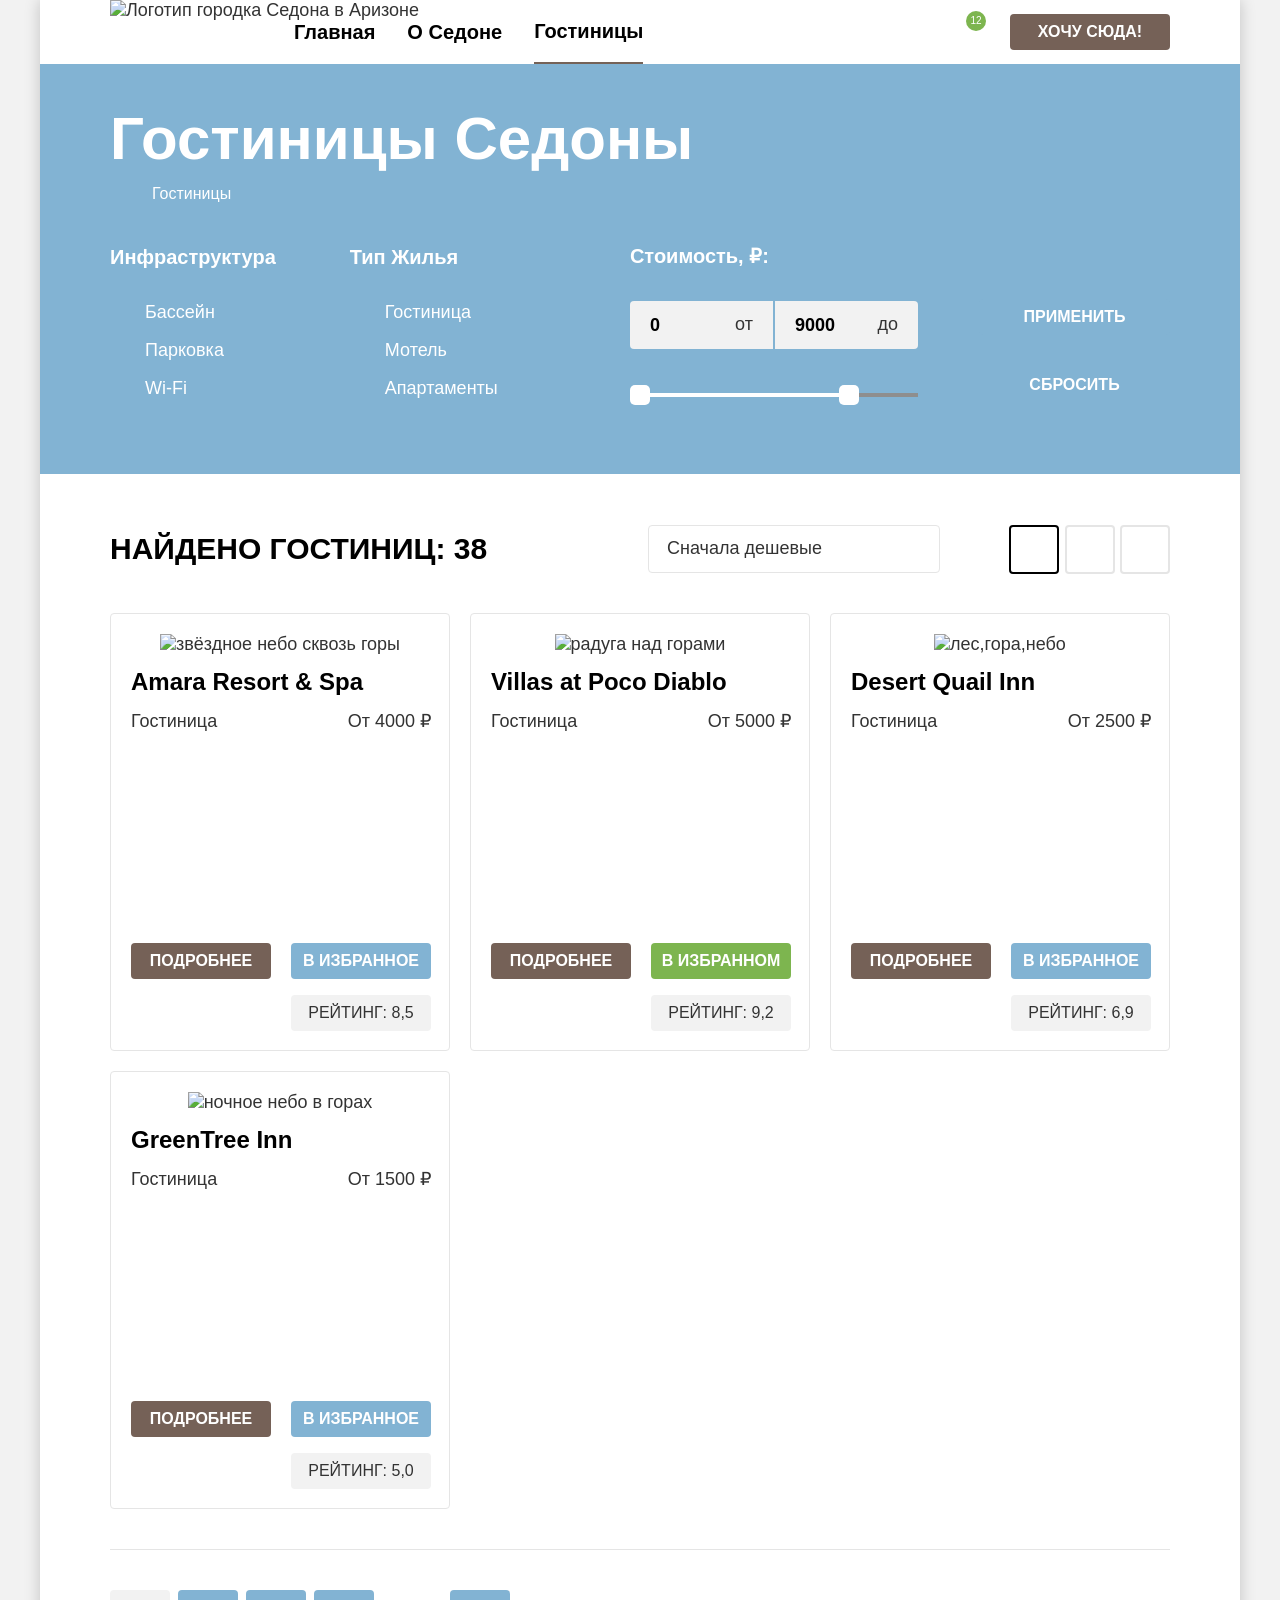
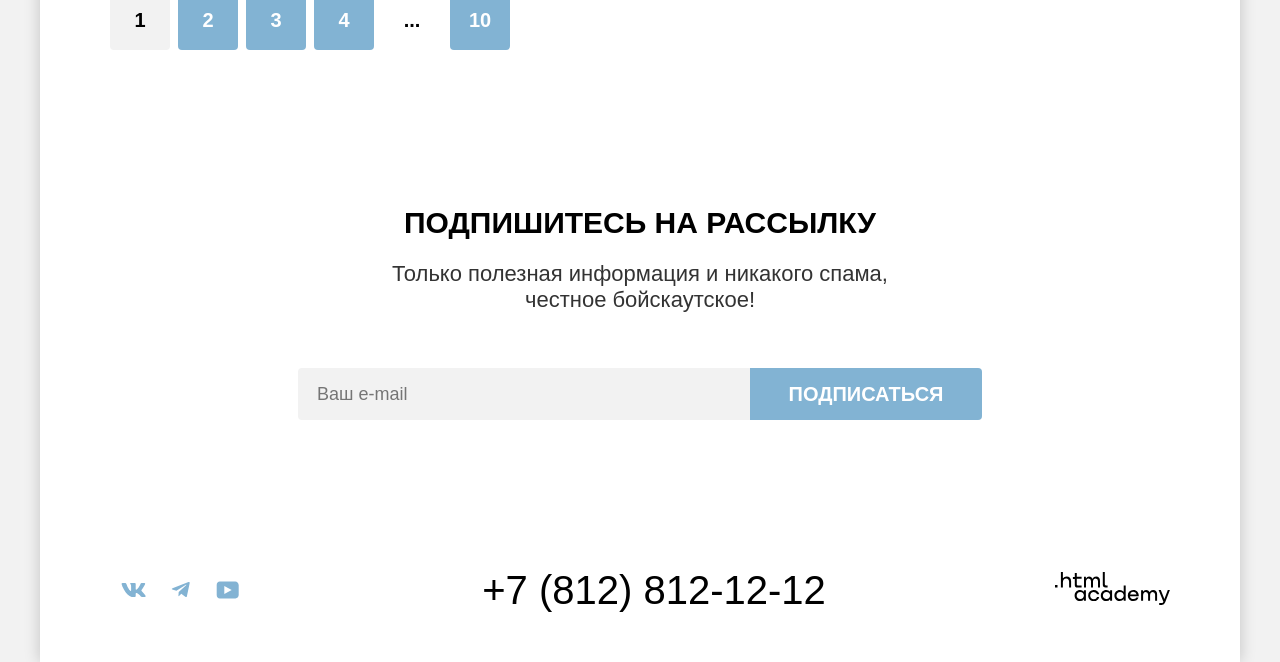
==== catalog.html @ be403ad1 "Исправляет тултип" ====
<!DOCTYPE html>
<html lang="ru">

  <head>
    <meta charset="utf-8">
    <link rel="stylesheet" href="style/style.css">
    <link rel="icon" href="favicon-32x32.png" sizes="32x32">
    <title>Седона-небольшой городок в Аризоне!</title>
  </head>

  <body>
    <div class="container">
      <header class="page-header">
        <a class="logotype" href="index.html"><img class="page-header-logo" src="images/logo/logo-sedona.svg"
            width="138" height="70" alt="Логотип городка Седона в Аризоне"></a>
        <nav class="navigation">
          <ul class="all-list navigation-list">
            <li class="navigation-item">
              <a class="navigation-link" href="index.html">Главная</a>
            </li>
            <li class="navigation-item">
              <a class="navigation-link" href="#">О Седоне</a>
            </li>
            <li class="navigation-item">
              <a class="navigation-link current" href="catalog.html">Гостиницы</a>
            </li>
          </ul>
          <ul class="all-list navigation-user">
            <li class="navigation-item-search">
              <a class="navigation-link-search option-search" href="#">
                <span class="visually-hidden">
                  Поиск
                </span>
              </a>
            </li>
            <li class="navigation-item-favorites">
              <a class="navigation-link-favorites option-search" href="#">
                <span class="favorite-number">12</span>
                <span class="visually-hidden">
                  Избранное
                </span>
              </a>
            </li>
          </ul>
        </nav>
        <a class="navigation-button button" href="#">Хочу сюда!</a>
      </header>
      <main class="main-inner">
        <header class="inner-header">
          <h1 class="inner-header-title">Гостиницы Седоны</h1>
          <ul class="all-list breadcrumbs">
            <li class="breadcrumbs-item">
              <a class="breadcrumbs-link-main" href="index.html">
                <span class="visually-hidden">
                  Главная
                </span>
              </a>
            </li>
            <li class="breadcrumbs-item">
              <a class="breadcrumbs-link">Гостиницы</a>
            </li>
          </ul>
          <section>
            <form id="options-form" class="catalog-products" action="https://echo.htmlacademy.ru/" method="post">
            <div class="forms">
              <h2 class="visually-hidden">Список товаров с фильтрами</h2>
               <fieldset class="catalog-filter-group">
                  <legend class="catalog-filter-title">Инфраструктура</legend>
                  <ul class="all-list catalog-filter-list">
                    <li class="catalog-filter-item-checkbox">
                      <label class="checkbox-label">
                        <input class="checkbox-input" type="checkbox" name="swimming-pool" checked>
                        Бассейн
                      </label>
                    </li>
                    <li class="catalog-filter-item-checkbox">
                      <label class="checkbox-label">
                        <input class="checkbox-input" type="checkbox" name="parking" checked>
                        Парковка
                      </label>
                    </li>
                    <li class="catalog-filter-item-checkbox">
                      <label class="checkbox-label">
                        <input class="checkbox-input" type="checkbox" name="wifi">
                        Wi-Fi
                      </label>
                    </li>
                  </ul>
                </fieldset>

                <fieldset class="catalog-filter-group">
                  <legend class="catalog-filter-title live">Тип Жилья</legend>
                  <ul class="all-list catalog-filter-list">
                    <li class="catalog-filter-item-radio">
                      <label class="radio-label">
                        <input class="radio-input" type="radio" name="product-group" value="hotel" checked>
                        Гостиница
                      </label>
                    </li>
                    <li class="catalog-filter-item-radio">
                      <label class="radio-label">
                        <input class="radio-input" type="radio" name="product-group" value="motel">
                        Мотель
                      </label>
                    </li>
                    <li class="catalog-filter-item-radio">
                      <label class="radio-label">
                        <input class="radio-input" type="radio" name="product-group" value="apartments">
                        Апартаменты
                      </label>
                    </li>
                  </ul>
                </fieldset>
              </div>
            <div class="form-price">
              <h2 class="catalog-filter-title price">Стоимость, ₽:</h2>
               <div class="price-filter">
                  <label for="price" class="price-input">
                    <input id="price" name="price-min" class="input input-left" type="number" value="0" min="0">
                    <span class="for-to">от</span>
                  </label>
                  <label for="price-for" class="price-input">
                    <input id="price-for" name="price-max" class="input input-right" type="number" value="9000" min="0">
                    <span class="for-to">до</span>
                  </label>
                </div>
               <div class="range">
              <div class="range-scale"></div>

              <button class="range-toggle toggle-min" type="button">
                <span class="visually-hidden">Минимальная цена</span>
              </button>

              <button class="range-toggle toggle-max" type="button">
                <span class="visually-hidden">Максимальная цена</span>
              </button>
            </div>
            </div>
             <div class="actions">
              <button form="options-form" class="button button-go" type="submit">Применить</button>
              <button form="options-form" class="button-reset button" type="reset">Сбросить</button>
            </div>
            </form>
          </section>

        </header>
        <section class="search-results-page">
          <h2 class="visually-hidden">Результаты поиска</h2>
          <div class="search-count-block" aria-live="polite">
            Найдено гостиниц: 38
          </div>
          <div class="select-wrapper">
            <select class="select-control" aria-label="Сортировка" name="view-mode">
              <option value="cheap">Сначала дешевые</option>
              <option value="expensive">Сначала дорогие</option>
              <option value="popular">Сначала популярные</option>
            </select>
          </div>
          <div class="options-icon">
            <a href="catalog.html?view=tile" class="button-light icon-catalog icon-catalog-current">
              <span class="visually-hidden">Показать плиткой</span>
            </a>
            <a class="button-laptop icon-catalog" href="catalog.html?view=card">
              <span class="visually-hidden">Показать карточку</span>
            </a>
            <a class="button-list icon-catalog" href="catalog.html?view=list">
              <span class="visually-hidden">Показать список</span>
            </a>
          </div>
        </section>
        <section class="catalog-card">
          <h2 class="visually-hidden">Отели</h2>
          <ul class="all-list product-card-list">
            <li class="product-card">
              <a class="product-card-link" href="#">
                <img class="product-card-image" src="images/catalog/hotel-1.jpg" width="300" height="212" alt="звёздное небо сквозь горы">
                <h3 class="product-card-title">Amara Resort & Spa</h3>
              </a>
              <div class="description-sum">
                <p class="product-card-description">Гостиница</p>
                <p class="product-card-description product-sum">От 4000 ₽</p>
              </div>
              <div class="options-card">
                <a class="option button" href="#">Подробнее</a>
                <button class="product-card-button button">В Избранное</button>
              </div>
              <div class="figure">
                <p class="raiting-star star-4">
                  <span class="visually-hidden">Звезда</span>
                </p>
                <p class="raiting">Рейтинг: 8,5</p>
              </div>
            </li>
            <li class="product-card">
              <a class="product-card-link" href="#">
                <img class="product-card-image" src="images/catalog/hotel-2.jpg" width="300" height="212"
                  alt="радуга над горами">
                <h3 class="product-card-title">Villas at Poco Diablo</h3>
              </a>
              <div class="description-sum">
                <p class="product-card-description">Гостиница</p>
                <p class="product-card-description product-sum">От 5000 ₽</p>
              </div>
              <div class="options-card">
                <a class="option button" href="#">Подробнее</a>
                <button class="button button-on">В Избранном</button>
              </div>
              <div class="figure">
                <p class="raiting-star star-4">
                  <span class="visually-hidden">Звезда</span>
                </p>
                <p class="raiting">Рейтинг: 9,2</p>
              </div>
            </li>
            <li class="product-card">
              <a class="product-card-link" href="#">
                <img class="product-card-image" src="images/catalog/hotel-3.jpg" width="300" height="212"
                  alt="лес,гора,небо">
                <h3 class="product-card-title">Desert Quail Inn</h3>
              </a>
              <div class="description-sum">
                <p class="product-card-description">Гостиница</p>
                <p class="product-card-description product-sum">От 2500 ₽</p>
              </div>
              <div class="options-card">
                <a class="option button" href="#">Подробнее</a>
                <button class="product-card-button button">В Избранное</button>
              </div>
              <div class="figure">
                <p class="raiting-star star-3">
                 <span class="visually-hidden">Звезда</span>
                </p>
                <p class="raiting">Рейтинг: 6,9</p>
              </div>
            </li>
            <li class="product-card">
              <a class="product-card-link" href="#">
                <img class="product-card-image" src="images/catalog/hotel-4.jpg" width="300" height="212"
                  alt="ночное небо в горах">
                <h3 class="product-card-title">GreenTree Inn</h3>
              </a>
              <div class="description-sum">
                <p class="product-card-description">Гостиница</p>
                <p class="product-card-description product-sum">От 1500 ₽</p>
              </div>
              <div class="options-card">
                <a class="option button" href="#">Подробнее</a>
                <button class="product-card-button button">В Избранное</button>
              </div>
              <div class="figure">
                <p class="raiting-star star-2">
                  <span class="visually-hidden">Звезда</span>
                </p>
                <p class="raiting">Рейтинг: 5,0</p>
              </div>
            </li>
          </ul>
          <ul class="all-list pagination">
            <li class="pagination-item">
              <a class="pagination-link pagination-current">1</a>
            </li>
            <li class="pagination-item">
              <a class="pagination-link" href="#">2</a>
            </li>
            <li class="pagination-item">
              <a class="pagination-link" href="#">3</a>
            </li>
            <li class="pagination-item">
              <a class="pagination-link" href="#">4</a>
            </li>
            <li class="pagination-item">
              <a class="pagination-link dots" href="#">...</a>
            </li>
            <li class="pagination-item">
              <a class="pagination-link" href="#">10</a>
            </li>
          </ul>
        </section>
        <section class="subscribe subscribe-catalog">
          <h2 class="subscribe-title subscribe-title-catalog">Подпишитесь на рассылку</h2>
          <p class="subscribe-description subscribe-description-catalog">Только полезная информация и никакого
            спама,<br> честное
            бойскаутское!</p>
          <div class="form news">
            <form class="newsletter-form" action="https://echo.htmlacademy.ru/" method="post">
              <label class="visually-hidden" for="newsletter-email">Email</label>
              <input class="field" placeholder="Ваш e-mail" type="email" name="newsletter-email" id="newsletter-email"
                required>
              <button class="newsletter-button button" type="submit">Подписаться</button>

            </form>
          </div>
        </section>
      </main>

     <footer class="page-footer">
        <section class="footer-social">
          <h2 class="visually-hidden">Социальные сети</h2>
          <ul class="all-list social-list">
            <li class="social-item">
              <a class="social-vk social-link" href="https://vk.com/htmlacademy">
                <svg class="social" xmlns="http://www.w3.org/2000/svg" width="48" height="40" fill="currentColor" viewBox="0 0 48 40"><path  fill-rule="evenodd" d="M35.1 14q.4-1-.8-1h-2.6q-1 0-1.1.7S29.2 17 27.3 19q-.8.9-1.2.8t-.4-.7v-5.2q0-.9-.8-.9h-4q-.8 0-.8.6c0 .6 1 .8 1 2.5V20q.1 1.1-.4 1c-.9 0-3-3.2-4.3-6.9q-.3-1-1.2-1h-2.6q-1.1 0-1 .7c0 .7 1 4.1 4.2 8.6 2.2 3 5.2 4.7 8 4.7 1.7 0 1.9-.4 1.9-1v-2.3q0-1 .7-.9c.4 0 1 .2 2.6 1.7 1.8 1.7 2 2.5 3 2.5h2.7q1.1 0 1-1.1-.5-1.1-2.3-3L31.6 21q-.5-.6 0-1.1s3.2-4.4 3.5-6" clip-rule="evenodd"/>
                </svg>
                <span class="visually-hidden">Vkontakte</span>
              </a>
            </li>
            <li class="social-item">
              <a class="social-tg social-link" href="https://t.me/htmlacademy">
                <svg xmlns="http://www.w3.org/2000/svg" width="48" height="40" fill="currentColor" viewBox="0 0 48 40"><path  d="m31.5 12.1-16 6.1q-1.5.8-.2 1.4l4.1 1.2 9.5-6q.8-.2.5.2l-7.7 7-.3 4.2q.6 0 .9-.4l2-2 4 3q1.3.8 1.6-.6l2.7-12.8c.3-1.1-.4-1.6-1.1-1.3"/>
                </svg>
                <span class="visually-hidden">Telegram</span>
              </a>
            </li>
            <li class="social-item">
              <a class="social-youtube social-link" href="https://www.youtube.com/user/htmlacademyru">
                <svg  xmlns="http://www.w3.org/2000/svg" width="48" height="40" fill="currentColor" viewBox="0 0 48 40"><path  d="M31.3 11.5H15.8c-1.8 0-3.1 1.6-3.1 3.4v10c0 2 1.3 3.6 3.1 3.6h15.7c1.6 0 3.2-1.6 3.2-3.4V14.9c-.3-1.8-1.6-3.4-3.4-3.4M20.3 24v-8l7.4 4z"/>
                </svg>
                <span class="visually-hidden">Youtube</span>
              </a>
            </li>
          </ul>
          <ul class="all-list number">
            <li>
              <a class="footer-contacts-address-phone" href="tel:+7812812112">+7 (812) 812-12-12</a>
            </li>
          </ul>
          <section class="logo">
            <h3 class="visually-hidden">Лого школы</h3>
            <a class="school-logo" href="https://htmlacademy.ru">
              <svg  xmlns="http://www.w3.org/2000/svg" role="img" aria-label="Логотип Академии" width="115" height="33" fill="currentColor" viewBox="0 0 115 33"><g  clip-path="url(#a)"><path d="M0 12.9v2.6h2.5v-2.6zM11.6 4.5Q9.2 4.6 8 6.2h-.1V0h-2v15.5h2v-5.3c0-2.1 1.3-3.6 3.3-3.6 1.8 0 2.9 1.4 2.9 3.2v5.7h2V9.4c.1-3-1.8-4.9-4.5-4.9M26.6 4.8h-4.8V1.1h-2v3.8h-1.9v2h1.9v6q0 2.6 2.7 2.7h4.1v-2h-3.7q-1 0-1.1-1.1V6.8h4.8zM41.1 4.6q-2.5 0-3.5 2.1h-.1a4 4 0 0 0-3.4-2.1Q32 4.8 31 6.4h-.1V4.8H29v10.6h2V10c0-2 1-3.5 2.6-3.5q2.3.1 2.4 2.6v6.3h2V9.8c0-2.4 1.4-3.3 2.6-3.3q2.3.1 2.4 2.6v6.3h2V8.9c.1-2.5-1.4-4.3-3.9-4.3M47.8 12.7q0 2.6 2.8 2.7h2v-2h-1.7q-1 0-1.1-1.1V0h-2zM28.9 19.7a5 5 0 0 0-3.9-1.8c-3.1 0-5.4 2.3-5.4 5.6s2.3 5.6 5.4 5.6q2.7-.1 3.8-1.9h.1v1.6h2V18.2h-2zm-3.6 7.4a3.5 3.5 0 0 1-3.6-3.6c0-2 1.4-3.6 3.6-3.6s3.6 1.6 3.6 3.6c0 1.9-1.4 3.6-3.6 3.6M44.2 22c-.5-2.4-2.6-4.1-5.4-4.1a5.4 5.4 0 0 0-5.6 5.6c0 3.1 2.2 5.6 5.6 5.6 2.8 0 4.9-1.8 5.4-4.2h-2.1a3.4 3.4 0 0 1-3.3 2.3 3.5 3.5 0 0 1-3.6-3.6c0-2 1.4-3.6 3.6-3.6q2.5.2 3.3 2.2h2.1zM55.1 19.7a5 5 0 0 0-3.9-1.8c-3.1 0-5.4 2.3-5.4 5.6s2.3 5.6 5.4 5.6q2.7-.1 3.8-1.9h.1v1.6h2V18.2h-2zm-3.6 7.4a3.5 3.5 0 0 1-3.6-3.6c0-2 1.4-3.6 3.6-3.6s3.6 1.6 3.6 3.6c0 1.9-1.5 3.6-3.6 3.6M68.7 19.8a5 5 0 0 0-3.9-1.9c-3.1 0-5.4 2.3-5.4 5.6s2.2 5.6 5.4 5.6q2.6-.1 3.8-1.8h.1v1.5h2V13.4h-2zm-3.6 7.3a3.5 3.5 0 0 1-3.6-3.6c0-2 1.4-3.6 3.6-3.6s3.6 1.6 3.6 3.6c-.1 2-1.5 3.6-3.6 3.6M78.3 17.9a5.4 5.4 0 0 0-5.5 5.6c0 3 2.1 5.6 5.5 5.6 2.5 0 4.5-1.3 5.2-3.6h-2.1q-.8 1.6-3 1.6c-1.9 0-3.3-1.3-3.4-2.9h8.8c.2-3.6-2-6.3-5.5-6.3m0 1.9q2.7.1 3.3 2.6h-6.5a3 3 0 0 1 3.2-2.6M98.2 17.9a4 4 0 0 0-3.6 2h-.1q-1-1.9-3.4-2-2.2 0-3.1 1.8v-1.5h-1.9v10.6h2v-5.4q.1-3.2 2.6-3.5 2.3.1 2.4 2.6v6.3h2v-5.6c0-2.4 1.4-3.3 2.6-3.3q2.3.1 2.4 2.6v6.3h2v-6.5c.1-2.6-1.4-4.4-3.9-4.4M109.4 27l-3.6-8.9h-2.2l4.8 11.6q-.3 1.3-1.7 1.2h-2.5v2h2.5q2.6 0 3.5-2.6l4.7-12.2h-2.1z"/></g><defs><clipPath id="a"><path fill="#fff" d="M0 0h115v33H0z"/></clipPath></defs>
              </svg>
            </a>
          </section>
        </section>
      </footer>
    </div>
  </body>

</html>
---- style/style.css ----
@font-face {
  font-family: "PT sans";
  font-style: normal;
  font-weight: 400;
  src: url("../fonts/ptsans-400.woff2") format("woff2");
  font-display: swap;
}

@font-face {
  font-family: "PT sans";
  font-style: normal;
  font-weight: 700;
  src: url("../fonts/ptsans-700.woff2") format("woff2");
  font-display: swap;
}

html {
  height: 100%;
}

.visually-hidden {
  position: absolute;
  width: 1px;
  height: 1px;
  margin: -1px;
  padding: 0;
  border: 0;
  clip: rect(0 0 0 0);
  overflow: hidden;
}

a {
  text-decoration: none;
  color: inherit;
}

.all-list {
  flex-wrap: wrap;
  list-style: none;
  margin: 0;
  padding-left: 0;
}

body {
  font-family: "PT Sans", sans-serif;
  font-size: 18px;
  line-height: 21px;
  color: #333;
  background-color: #f2f2f2;
  min-height: 100%;
  min-width: 1200px;
  margin: 0;
}

.page-header {
  display: flex;
  align-items: center;
  position: relative;
  padding: 0 70px 0 238px;
}

.logotype {
  position: absolute;
  top:0;
  left: 70px;
  z-index: 1;
}

.button {
  font-family: "PT Sans", sans-serif;
  font-weight: 700;
  font-size: 16px;
  line-height: 20px;
  text-transform: uppercase;
  color: #fff;
  text-align: center;
  box-sizing: border-box;
  border-radius: 4px;
  border-width: 0;
  border: none;
  cursor: pointer;
}

.navigation {
  display: flex;
  flex-grow: 1;
}

.navigation-item{
  text-decoration: none;
  padding: 0 16px;
}

.navigation-list {
  display: flex;
  align-items: center;
  margin-right: auto;
}

.navigation-user {
  min-width: 88px;
  padding-right: 19px;
  display: flex;
}

.navigation-link {
  display: block;
  box-sizing: border-box;
  padding-top: 19px;
  font-family: "PT Sans", sans-serif;
  font-size: 20px;
  line-height: 24px;
  color: #000;
  font-weight: 700;
  text-align: center;
  background-color: #ffffff;
  padding-bottom: 19px
}

.current {
  border-bottom: 2px solid #756257 ;
}

.navigation-button {
  background-color: #756157;
  padding-top: 8px;
  padding-bottom: 8px;
  width: 160px;
}

.option-search {
  background-repeat: no-repeat;
  width: 44px;
  height: 64px;
  display: block;
}

.navigation-link-search {
  background-image: url("../images/icon/search.svg");
  background-repeat: no-repeat;
}

.navigation-link-favorites {
  background-image: url("../images/icon/favorite.svg");
  position: relative;
}

.favorite-number {
  border-radius: 10px;
  background-color: #7db54f;
  color: #ffffff;
  font-size: 10px;
  line-height: 20px;
  text-align: center;
  text-decoration: none;
  min-width: 20px;
  height: 20px;
  font-family: "PT Sans",sans-serif;
  display: block;
  position: absolute;
  top: 11px;
  left:19px;
}

.hero {
  background-image: url("../images/background-hero.jpg");
  width: 1200px;
  height: 485px;
  background-repeat: no-repeat;
  background-color: #82b3d3;
  position: relative;
}

.hero::after {
  background-image: url("../images/divider.svg");
  background-repeat: no-repeat;
  content: "";
  width: 1200px;
  height: 57px;
  position: absolute;
  left:0;
  top:428px;
}

.main-logo {
  width: 458px;
  height: 352px;
  padding-top: 51px;
  padding-right: 371px;
  padding-left: 371px;
}

.main {
  padding: 70px 180px 90px 180px;
}

.main-index {
    flex-grow: 1;
}

.main-serv {
  padding: 63px 160px;
}

.main-title {
  font-size: 30px;
  line-height: 36px;
  font-weight: 700;
  text-align: center;
  color: #000;
  text-transform: uppercase;
  margin-bottom: 25px;
  margin-top: 0;
}

.serv {
  margin-bottom: 20px;
}

.advantages-photo{
  position: relative;
}

.main-description {
  font-size: 22px;
  line-height: 26px;
  font-weight: 400;
  text-align: center;
  color: #333;
  margin: 0;
}

.advantages-item {
  padding: 102px 85px;
  width: 230px;
  min-height: 181px;
  display: flex;
  flex-direction: column;
  justify-content: center;
}

.advantages-item:nth-child(odd){
  background-color: rgba(131, 179, 211, 0.2);
}

.advantages-item:nth-child(even){
  background-color: rgba(131, 179, 211, 0.12);
}

.advantages-item-main {
  display: flex;
}

.text-content {
  background-color: #82b3d3;
  color: #ffffff;
  text-align: center;
  padding: 102px 85px;
  box-sizing: border-box;
}

.advantages-title-main {
  text-transform: uppercase;
  position: relative;
  margin-bottom: 30px;
  color: rgba(255, 255, 255, 1);
  font-size: 24px;
  line-height: 28px;
  margin-top:0;
  padding-bottom: 30px;
}

.advantages-title-main::after {
  width: 60px;
  height: 2px;
  bottom: 0;
  left: 50%;
  content: "";
  background-color: rgba(255, 255, 255, 0.3);
  position: absolute;
  transform: translateX(-50%);
}

.advantages-list {
  display: flex;
  flex-wrap: wrap;
}

.advantages-title {
  text-transform: uppercase;
  position: relative;
  margin-top: 0;
  margin-bottom: 30px;
  color: rgba(0, 0, 0, 1);
  font-family: "PT Sans", sans-serif;
  font-size: 24px;
  line-height: 28px;
  text-align: center;
  padding-bottom: 30px;
}

.advantages-title::after {
  width: 60px;
  height: 2px;
  bottom: 0;
  left: 50%;
  transform: translateX(-50%);
  content: "";
  background-color: rgba(0, 0, 0, 0.3);
  position: absolute;
}

.advantages-description-main {
  font-family: "PT Sans", sans-serif;
  font-weight: 400;
  font-size: 18px;
  line-height: 21px;
  color: rgba(255, 255, 255, 1);
  margin: 0;
}

.advantages-description {
  font-family: "PT Sans", sans-serif;
  font-weight: 400;
  font-size: 18px;
  line-height: 21px;
  text-align: center;
  margin: 0 auto;
}

.services-item {
  width: 400px;
  text-align: center;
  box-sizing: border-box;
  padding: 81px;
  display: flex;
  flex-direction: column;
  justify-content: center;
}

.services-item:nth-child(odd){
  background-color: rgba(131, 179, 211, 0.12);
}

.container {
  background-color: #fff;
  width: 1200px;
  margin-left: auto;
  margin-right: auto;
  display: flex;
  flex-direction: column;
  min-height: 100%;
  box-shadow: 0 0 15px rgba(0, 0, 0, 0.2);
}

.services-title {
  font-family: "PT Sans", sans-serif;
  font-weight: 700;
  font-size: 24px;
  line-height: 28px;
  text-transform: uppercase;
  padding-top: 103px;
  margin: 0 0 30px;
  position: relative;
  color: #000;
}

.services-title::before {
  position: absolute;
  background-repeat: no-repeat;
  left: 50%;
  transform: translateX(-50%);
  content: "";
  width: 75px;
  height: 75px;
  top: 0;
}

.services-title.house::before {
  background-image: url("../images/icon/icon-house.svg");
}

.services-title.gifts::before{
  background-image: url("../images/icon/icon-gift.svg");
}

.services-title.food::before{
  background-image: url("../images/icon/icon-food.svg");
}

.services-description {
  margin:0;
}

.booking {
  display: flex;
  flex-direction: column;
  align-items: center;
  padding: 97px;
}

.booking-description {
  margin:0;
  font-size: 22px;
  line-height: 26px;
  margin-bottom: 54px;
  margin-top: -5px;
  text-align: center;
}

.subscribe {
  box-sizing: border-box;
  background-image: url("../images/blur/background-subscribe.jpg");
  background-color: #82b3d3;
  background-repeat: no-repeat;
  text-align: center;
  padding: 94px 258px 103px;

}

.subscribe-catalog {
  background-color: transparent;
  background-image: none;
  padding: 115px 258px 103px;
}

.subscribe-title {
  font-family: "PT Sans", sans-serif;
  text-transform: uppercase;
  color: rgba(255, 255, 255, 1);
  font-size: 30px;
  line-height: 36px;
  margin: 0 0 20px;
}

.subscribe-title-catalog {
  color: #000;
}

.subscribe-description{
  font-family: "PT Sans", sans-serif;
  color: rgba(255, 255, 255, 1);
  font-size: 22px;
  line-height: 26px;
  margin: 0 0 30px;
}

.subscribe-description-catalog {
  color: #333;
}

.form {
  display: flex;
  justify-content: center;
  align-items: center;
  text-align: center;
}

.news {
  width: 100%;
}

.newsletter-form {
  display: flex;
  width: 684px;
  min-height: 52px;
  margin-top: 25px;
}

.field {
  font-family: "PT Sans",sans-serif;
  flex-grow: 1;
  padding: 0 19px;
  border-right: none;
  border-radius: 4px 0 0 4px;
  border: none;
  outline: none;
  font-size: 18px;
  box-sizing: border-box;
  background-color: #f2f2f2;
}

.newsletter-button {
  padding: 0 20px;
  background-color: rgba(130, 179, 211, 1);
  cursor: pointer;
  width: 232px;
  font-size: 20px;
  line-height: 36px;
  border-radius: 0 4px 4px 0;
}

.page-footer {
  width: 1200px;
}

.school-logo {
  width: 115px;
  height: 33px;
  display: block;
}

.social-list{
  display: flex;
  max-width: 200px;
}

.social-link {
 display: block;
 width: 47px;
 position: relative;
}

.footer-social {
  display: flex;
  justify-content: space-between;
  padding: 47px 70px;
}

.number {
  text-align: center;
  display: flex;
  flex-direction: column;
  min-width: 331px;
}

.footer-contacts-address-phone {
  font-family: "PT Sans", sans-serif;
  font-size: 40px;
  line-height: 40px;
  color:#000;
  padding-left: 2px;

}

.inner-header {
  background-image: url("../images/blur/back-filter.jpg");
  background-color: #82b3d3;
  background-size: cover;
  padding: 36px 70px 63px 70px;
}

.inner-header-title {
  font-family: "PT Sans",sans-serif;
  color: #fff;
  font-size: 60px;
  line-height: 77px;
  margin-top: 0;
  margin-bottom:6px;
}

.breadcrumbs {
  color:#fff;
  display: flex;
  flex-wrap: wrap;
}

.breadcrumbs-link-main {
  position: relative;
}

.breadcrumbs-link-main::before {
  position: absolute;
  content: "";
  display: inline-block;
  background-image: url("../images/icon/home.svg");
  background-repeat: no-repeat;
  background-position: 0 3px;
  width: 13px;
  height: 15px;
  padding-right: 10px;
  top: 2px;
}

.breadcrumbs-link-main::after {
  position: absolute;
  background-image: url("../images/icon/right.arrow.svg");
  background-repeat: no-repeat;
  width: 8px;
  height: 19px;
  content: "";
  margin-left: 23px;
  display: block;
  pointer-events: none;
  top: 2px;
}

.breadcrumbs-link-main:hover::before {
  opacity: 60%;
}

.breadcrumbs-link-main:active::before {
  opacity: 30%;
}

.breadcrumbs-link-main:hover::after {
  opacity: 1;
}

.breadcrumbs-link {
  font-family: "PT Sans",sans-serif;
  font-weight: 400;
  font-size: 16px;
  line-height: 21px;
  margin-left: 42px;
}

.breadcrumbs-link:hover {
  opacity: 60%;
}

.breadcrumbs-link:active {
  opacity: 30%;
}

.breadcrumbs-link:focus {
  color: rgba(255, 255, 255, 1);
}

.catalog-filter-group {
  font-family: "PT Sans", sans-serif;
  color: #fff;
  display: inline-block;
  width: 150px;
  padding: 0;
  border: none;
  margin-right: 67px;
  margin-left: 0;
  margin-top: 1px;
}

.catalog-filter-title {
  font-weight: 700;
  font-size: 20px;
  line-height: 27px;
  margin-bottom: 26px;
  margin-top: 0;
  color: #fff;
  padding-left:0;
}

.actions {
  width: 191px;
  height: 104px;
  display: flex;
  flex-direction: column;
  justify-content: space-between;
  margin-bottom: 8px;
}

.catalog-products {
  display: flex;
  justify-content: space-between;
  align-items: flex-end;
  padding-top: 39px;
}

.search {
  width: 376px;
  background-color: #756157;
  font-size: 20px;
  line-height: 36px;
  padding-top: 8px;
  padding-bottom: 8px;
}

.button-on {
  background-color: #7dB54f;
  width: 140px;
}

.button-on:hover{
  background-color: #6c9e42;
}

.button-go {
  background-color: #82b3d3;
  width: 191px;
  height: 36px;
  border-radius: 4px;
  border-width: 0;
}

.button-reset {
  background-color: rgba(0, 0, 0, 0);
  width: 191px;
  height: 36px;
  border: none;
  color:#fff;
}

.button-go:hover,
.newsletter-button:hover {
 background-color: #68a2ca;
}

.button-go:focus,
.newsletter-button:focus {
 background-color: #68a2ca;
}

.button-reset:hover {
  color: rgba(255, 255, 255, 0.8);
}

.button-reset:focus {
  outline: 3px solid #83b3d3;
  border-radius: 4px;
  color: #fff;
}

.button-go:active,
.button-on:active,
.navigation-button:active,
.button-reset:active,
.newsletter-button:active,
.search:active {
  color: rgba(255, 255, 255, 0.3);
}

.button-reset:disabled {
  opacity: 10%;
  background-color: rgba(0, 0, 0, 0);
}

.price-filter {
  display: flex;
  gap: 2px;
  align-items: flex-start;
}

.form-price {
  width: 288px;
  align-self: flex-start;
  margin-left: 2px;
}

.range {
  position: relative;
  width: 282px;
  margin-top: 36px;
}

.range-scale {
  position: absolute;
  top: 8px;
  left: 6px;
  width: 100%;
  height: 4px;
  background-color: #8e8e8e;
}

.range-scale::before {
  position: absolute;
  top: 0;
  left: 0;
  width: 75%;
  height: 4px;
  background-color: #ffffff;
  content: "";
}

.range-toggle {
  position: absolute;
  top: 0;
  width: 20px;
  height: 20px;
  padding: 0;
  border: 0;
  border-radius: 5px;
  background-color: #ffffff;
  cursor: pointer;
}

.toggle-min {
  left: 0;
}

.toggle-max {
  left: 74%;
}

.price-input {
  position: relative;
}

.for-to {
  position: absolute;
  top: 18px;
  right: 20px;
}

.input {
  width: 143px;
  height: 48px;
  padding: 0 0 0 20px;
  border: none;
  font-family: "PT Sans",sans-serif;
  font-weight: 700;
  font-size: 18px;
  line-height: 24px;
  background-color: #f2f2f2;
  box-sizing: border-box;
  margin-top:5px;
}

input[type="number"] {
  -moz-appearance: textfield;
}

.input::-webkit-inner-spin-button,
.input::-webkit-outer-spin-button {
  -webkit-appearance: none;
  margin:0;
}

.input-left {
  border-top-left-radius: 4px;
  border-bottom-left-radius: 4px;
}

.input-right {
  border-top-right-radius: 4px;
  border-bottom-right-radius: 4px;
}

.input:hover{
  background-color: #e5e5e5;
}

.input:focus {
  background-color: #e5e5e5;
  outline: 3px solid #83b3d3;
}

.search-results-page {
  width: 1060px;
  display: flex;
  padding: 51px 70px 40px 70px;
  align-items: center;
}

.search-count-block {
  font-weight: 700;
  font-size: 30px;
  line-height: 36px;
  text-transform: uppercase;
  width: 380px;
  color: #000;
}

.button-light::before {
  background-image: url("../images/icon/tile.svg");
}

.button-laptop::before {
  background-image: url("../images/icon/laptop.svg");
}

.button-list::before {
  background-image: url("../images/icon/list.svg");
}

.options-icon {
  display: flex;
  width: 161px;
  height: 48px;
  justify-content: space-between;
  margin-left: auto;
  position: relative;
}

.icon-catalog{
  width: 46px;
  height: 45px;
  display: block;
  border: 2px solid #e5e5e5;
  border-radius: 4px;
}

.icon-catalog-current {
  border: 2px solid #000000;
  border-radius: 4px;
}

.icon-catalog::before {
  background-repeat: no-repeat;
  background-position: center;
  content: "";
  width: 48px;
  height: 44px;
  position: absolute;
}

.catalog-card {
  padding: 0 70px 40px;
}

.product-card-list {
  text-align: center;
  display: grid;
  grid-template-columns: repeat(auto-fill, minmax(300px,1fr));
  gap: 20px;
  border-bottom: 1px solid #e5e5e5;
  padding-bottom: 40px;
}

.product-card-list li:last-child {
  flex-basis: 100%;
  max-width: max-content;
}

.product-card {
  box-sizing: border-box;
  padding: 20px;
  padding-bottom:10px;
  border: 1px solid #e5e5e5;
  border-radius: 4px;
  min-height: 438px;
  width: 340px;
  display: flex;
  flex-direction: column;
}

.product-card-title {
  margin-bottom: 15px;
  margin-top: 13px;
  font-size: 24px;
  line-height: 28px;
  text-align: left;
  color: #000;
}

.description-sum {
  display: flex;
  width: 300px;
  font-size: 18px;
  line-height: 21px;
  justify-content: space-between;
  margin-bottom: 15px;
  margin-top: 0;
}

.product-card-description {
  margin: 0;
  font-family: "PT Sans", sans-serif;
  font-size: 18px;
  line-height: 21px;
  min-width: 140px;
  text-align: left;
}

.product-sum {
  text-align: right;
}

.product-card-button {
  width: 140px;
  background-color: #82b3d3;
}

.option {
  width: 140px;
  background-color: #756157;
  padding: 8px 0;
}

.navigation-button:hover,
.search:hover {
  background-color: #615048;
}

.option:active{
  background-color: #756157;
  color: rgba(255, 255, 255, 0.3);
}
.option:focus {
  background-color: #615048;
}

.button:disabled {
  background-color: rgba(229, 229, 229, 1);
}

.options-card {
  display: flex;
  width: 300px;
  justify-content: space-between;
  margin-top:auto;
}

.figure {
  display: flex;
  width: 300px;
  justify-content: space-between;
  align-items: center;
}

.raiting {
  background-color: #f2f2f2;
  width: 140px;
  font-size: 16px;
  line-height: 20px;
  text-transform: uppercase;
  box-sizing: border-box;
  border-radius: 4px;
  border: none;
  padding: 8px 0;
  margin-bottom:0;
  margin-top:6px;
}

.pagination {
  display: flex;
  margin-top: 40px;
  box-sizing: border-box;
  gap: 8px;
}

.pagination-link {
  display: flex;
  width: 60px;
  height: 60px;
  background-color: #82b3d3;
  border-radius: 4px;
  font-size: 20px;
  line-height: 36px;
  font-weight: 700;
  color: #fff;
  justify-content: center;
  align-items: center;
}

.pagination-current {
  background-color: #f2f2f2;
  color: #000;
}

.dots {
  background-color: #fff;
  color: #000;
}

.raiting-star {
  background-image: url("../images/star.svg");
  width: 140px;
  height: 18px;
  background-repeat: space;
  margin-top:25px;
}

.star-4 {
  width: 88px;
}

.star-3 {
  width: 66px;
}

.star-2 {
  width: 42px;
}

.select-wrapper {
  position: relative;
  display: inline-block;
  width: 292px;
  margin-left: 158px;
}

.select-wrapper::after{
  content: "";
  position: absolute;
  top:50%;
  right: 20px;
  transform: translateY(-50%);
  pointer-events: none;
  width: 12px;
  height: 8px;
  background-image: url("../images/icon/vector.svg");
}

.select-wrapper select{
  width: 100%;
  padding: 11px 55px 12px 18px;
  font-size: 18px;
  line-height: 23px;
  border: 1px solid #e5e5e5;
  border-radius: 4px;
  cursor: pointer;
  appearance: none;
  font-family: "PT Sans", sans-serif;
  color: #333;
  background-color: #fff;
}

.catalog-filter-item-checkbox,
.catalog-filter-item-radio{
  margin-top: 5px;
  width: fit-content;
  display: flex;
  justify-content: center;
  align-items: center;
}

.checkbox-label,
.radio-label {
  margin-bottom: 12px;
}

.checkbox-input,
.radio-input  {
  width: 20px;
  height: 20px;
  margin:0;
  margin-right: 10px;
  margin-bottom: -4px;
  appearance: none;
  cursor:pointer
}

.checkbox-input::after,
.radio-input::after {
  content: "";
  position: absolute;
  width: 20px;
  height: 20px;
  background-image: url("../images/icon/checkbox.empty.svg");
  background-repeat: no-repeat;
}

.radio-input::after {
  background-image: url("../images/icon/ellipse.empty.svg");
}

.checkbox-input:checked:after {
  background-image: url("../images/icon/checkbox.svg");
}

.radio-input:checked:after{
  background-image: url("../images/icon/radio.svg");
}

.checkbox-input:focus {
  outline: 3px solid #82b3d3;
  border-radius: 5px;
  outline-offset: 0;
}

.radio-input:focus {
  outline: 3px solid #82b3d3;
  border-radius: 10px;
  outline-offset: 0;
}

.modal-container {
  position: fixed;
  display: flex;
  top: 0;
  left: 0;
  width: 100%;
  height: 100%;
  background-color: rgba(242, 242, 242, 0.8);
  z-index: 2;
}
.modal-container-close {
  display: none;
}

.modal {
  position: relative;
  margin: auto;
  padding: 70px;
  border-radius: 30px;
  background-color: #ffffff;
  box-shadow: 0 25px 50px rgba(0, 0, 0, 0.15);
  box-sizing: border-box;
  width: 717px;
}

.modal-close-button {
  position: absolute;
  padding: 0;
  top: 62px;
  right: 51px;
  width: 52px;
  height: 52px;
  background-color: #f2f2f2;
  border: none;
  border-radius: 50%;
  background-image: url("../images/icon/close\ .svg");
  background-repeat: no-repeat;
  background-position: center;
  cursor: pointer;
}

.form-header {
  display: flex;
  justify-content: space-between;
  align-items: center;
  margin-bottom: 71px;
}

.form-header h2 {
  font-size: 30px;
  font-weight: bold;
  text-transform: uppercase;
  margin: 0;
  color: rgba(0, 0, 0, 1);
}

.search-hotel .row {
  display: flex;
  justify-content: space-between;
  align-items: center;
  width: 100%;
}

.form-group {
  margin-bottom: 21px;
}

.row {
  display: flex;
  align-items: center;
}

.row label {
 width: 135px;
 font-weight: bold;
 font-size: 20px;
 line-height: 24px;
 font-family: "PT Sans", sans-serif;
 padding-bottom: 28px;
 color: rgba(0, 0, 0, 1);
}

.checkinn {
 margin-bottom: 23px;
}

.custom-date {
  -webkit-appearance: none;
  appearance: none;
  width: 370px;
  padding: 12px 50px 12px 20px;
  background-image: url("../images/icon/date.svg");
  background-repeat: no-repeat;
  background-position: right 20px center;
  cursor: pointer;
  font-family: "PT Sans", sans-serif;
  font-size: 18px;
  line-height: 24px;
  font-weight: 700;
  background-color: rgba(242, 242, 242, 1);
  border-radius: 4px;
  border: none;
  color: #000;
}

.custom-date:disabled {
  opacity: 30%;
}

.custom-date:hover {
  background-color: #e6e6e6;
}

.custom-date:focus {
  outline: 3px solid #83b3d3;
  background-color: #e6e6e6;
}

.custom-date::-webkit-calendar-picker-indicator {
  position: absolute;
  top:0;
  left:0;
  right:0;
  bottom:0;
  width:auto;
  height: auto;
  color:transparent;
  background: transparent;
  cursor: pointer;
}

.input-wrapper {
  flex-grow: 1;
}

.input-wrapper-chekin,
.input-wrapper {
  position: relative;
  width: 440px;
}

.error-msg,
.success-msg {
  display: block;
  font-family: "PT Sans",sans-serif;
  font-size: 14px;
  margin-top: 5px;
  padding-left: 5px;
}

.error-msg {
  color: #ff5757;
  margin-left: 15px;
  font-size: 16px;
}

.success-msg {
  color: #333333;
  margin-left:17px;
  font-size: 16px;
}

.guests-row {
  display: flex;
  justify-content: start;
  align-items: center;
  width: 100%;
}

.guests-counter {
  display: flex;
  align-items: center;
}

.guests-counter label {
  font-weight: bold;
  font-size: 20px;
  line-height: 24px;
  margin-right: 45px;
  color: rgba(0, 0, 0, 1);
}

.guests-adults {
  margin-right: auto;
}

.people {
  margin-bottom:26px;
}

.counter-controls {
  display: flex;
  background-color: #f2f2f2;
  border-radius: 4px;
  align-items: center;
  justify-content: center;
  width:110px;
  height: 48px;
}

.counter-controls button:hover {
  color:#000;
}

.counter-controls input::-webkit-inner-spin-button,
.counter-controls input::-webkit-outer-spin-button {
  -webkit-appearance: none;
  margin:0;
}

.counter-controls input{
  width: 30px;
  border: none;
  background: transparent;
  cursor: pointer;
  font-family: "PT Sans",sans-serif;
  font-weight: 700;
  font-size: 18px;
  line-height: 20px;
  color: #000;
  padding:0;
  text-align: center;
}

.plus,
.minus {
  width: 40px;
  height: 48px;
  background: transparent;
  border:none;
  cursor: pointer;
  outline: none;
  display: flex;
  align-items: center;
  justify-content: center;
  color: #a9a9a9;
}

.plus:hover,
.minus:hover {
  color:#000000;
}

.plus:active,
.minus:active {
  color: rgba(0, 0, 0, 1);
}

.plus:focus,
.minus:focus {
  outline: none;
}

.minus:focus svg {
  outline: 3px solid #82b3d3;
  border-radius: 4px;
  outline-offset: 4px;
}

.plus:focus svg {
  outline: 3px solid #82b3d3;
  outline-offset: 4px;
  border-radius: 4px;
}

.label-with-info {
  display: flex;
  align-items: center;
  margin-right: 47px;
}

.label-with-info label {
  margin-right: 12px;
}

.tooltip-btn {
  width: 25px;
  height: 25px;
  background-color: #83b3d3;
  border-radius: 50%;
  color: white;
  align-items: center;
  font-size: 14px;
  font-family: sans-serif;
  position: relative;
  cursor: pointer;
  display: inline-block;
  border: none;
}

.tooltip-btn::after {
  content: attr(data-tooltip);
  position: absolute;
  width: 212px;
  background-color: rgba(51, 51, 51, 1);
  color: #fff;
  text-align: left;
  padding: 23px 22px;
  border-radius: 13px;
  z-index: 1;
  top: 37px;
  left: 50%;
  transform: translateX(-50%);
  font-size: 16px;
  line-height: 20px;
  font-family: "PT Sans",sans-serif;
  box-shadow: 0 10px 20px rgba(0,0,0,0.2);
  visibility: hidden;
}

.tooltip-btn::before {
  content: "";
  position: absolute;
  transform: translateX(-50%);
  border-width: 10px;
  border-style: solid;
  border-color: transparent transparent #333;
  pointer-events: none;
  transition: opacity 0.2s ease-in-out;
  z-index: 5;
  top: 18px;
  visibility: hidden;
}

.tooltip-btn:hover::after,
.tooltip-btn:hover::before {
  visibility: visible;
}

.tooltip-btn:focus::after,
.tooltip-btn:focus::before {
  visibility: visible;
}

.submit-btn {
  width: 100%;
  background-color: #83b3d3;
  color: white;
  border: none;
  padding: 20px;
  font-size: 20px;
  font-weight: bold;
  text-transform: uppercase;
  cursor: pointer;
  border-radius: 12px;
  margin-top: 20px;
}

.submit-btn:hover,
.submit-btn:focus {
  background-color: #68a2ca;
}

.submit-btn:active{
  color: rgba(255, 255, 255, 0.3);
}

.footer-contacts-address-phone:hover,
.footer-contacts-address-phone:focus {
  color: rgba(117, 97, 87, 1);
}

.footer-contacts-address-phone:active {
  color: rgba(117, 97, 87, 0.3);
}

.pagination-link:hover,
.pagination-link:focus {
  background-color: #68a2ca;
}

.pagination-link:active{
  color: rgba(255, 255, 255, 0.3);
}

.icon-catalog:hover,
.icon-catalog:active {
  border: 2px solid #000000;
}

.icon-catalog:focus {
  border: 2px solid #68a2ca;
}

.select-control:hover,
.select-control:focus {
  outline: 1px solid rgba(104, 162, 202, 1);
}

.select-wrapper:has(select:disabled)::after {
  opacity: 30%;
  color: rgba(0, 0, 0, 0.3);
}

.radio-input:hover,
.checkbox-input:hover {
  opacity: 0.8;
}

.radio-input:active,
.checkbox-input:active {
  opacity: 0.3;
}

.radio-input:after:focus {
  outline: 3px solid #83b3d3;
}


.radio-input:disabled,
.checkbox-input:disabled {
  opacity: 0.3;
}

.range-toggle:hover {
  box-shadow: 0 4px 10px rgba(0, 0, 0, 0.25);
}

.range-toggle:active,
.range-toggle:focus {
  border: 3px solid #83b3d3;
}

.social-link {
  color: #83b3d3;
}

.social-link:hover {
  color: #68a2ca;
}

.social-link:focus {
  color: #68a2ca;
}

.social-link:active {
  color: rgba(104, 162, 202, 0.3);
}

.school-logo {
  color: #000;
  padding-top: 2px;
}

.school-logo:hover {
  color: #756157;
}

.school-logo:focus {
  color: #756157;
}

.school-logo:active {
  color: rgba(117, 97, 87, 0.3);
}
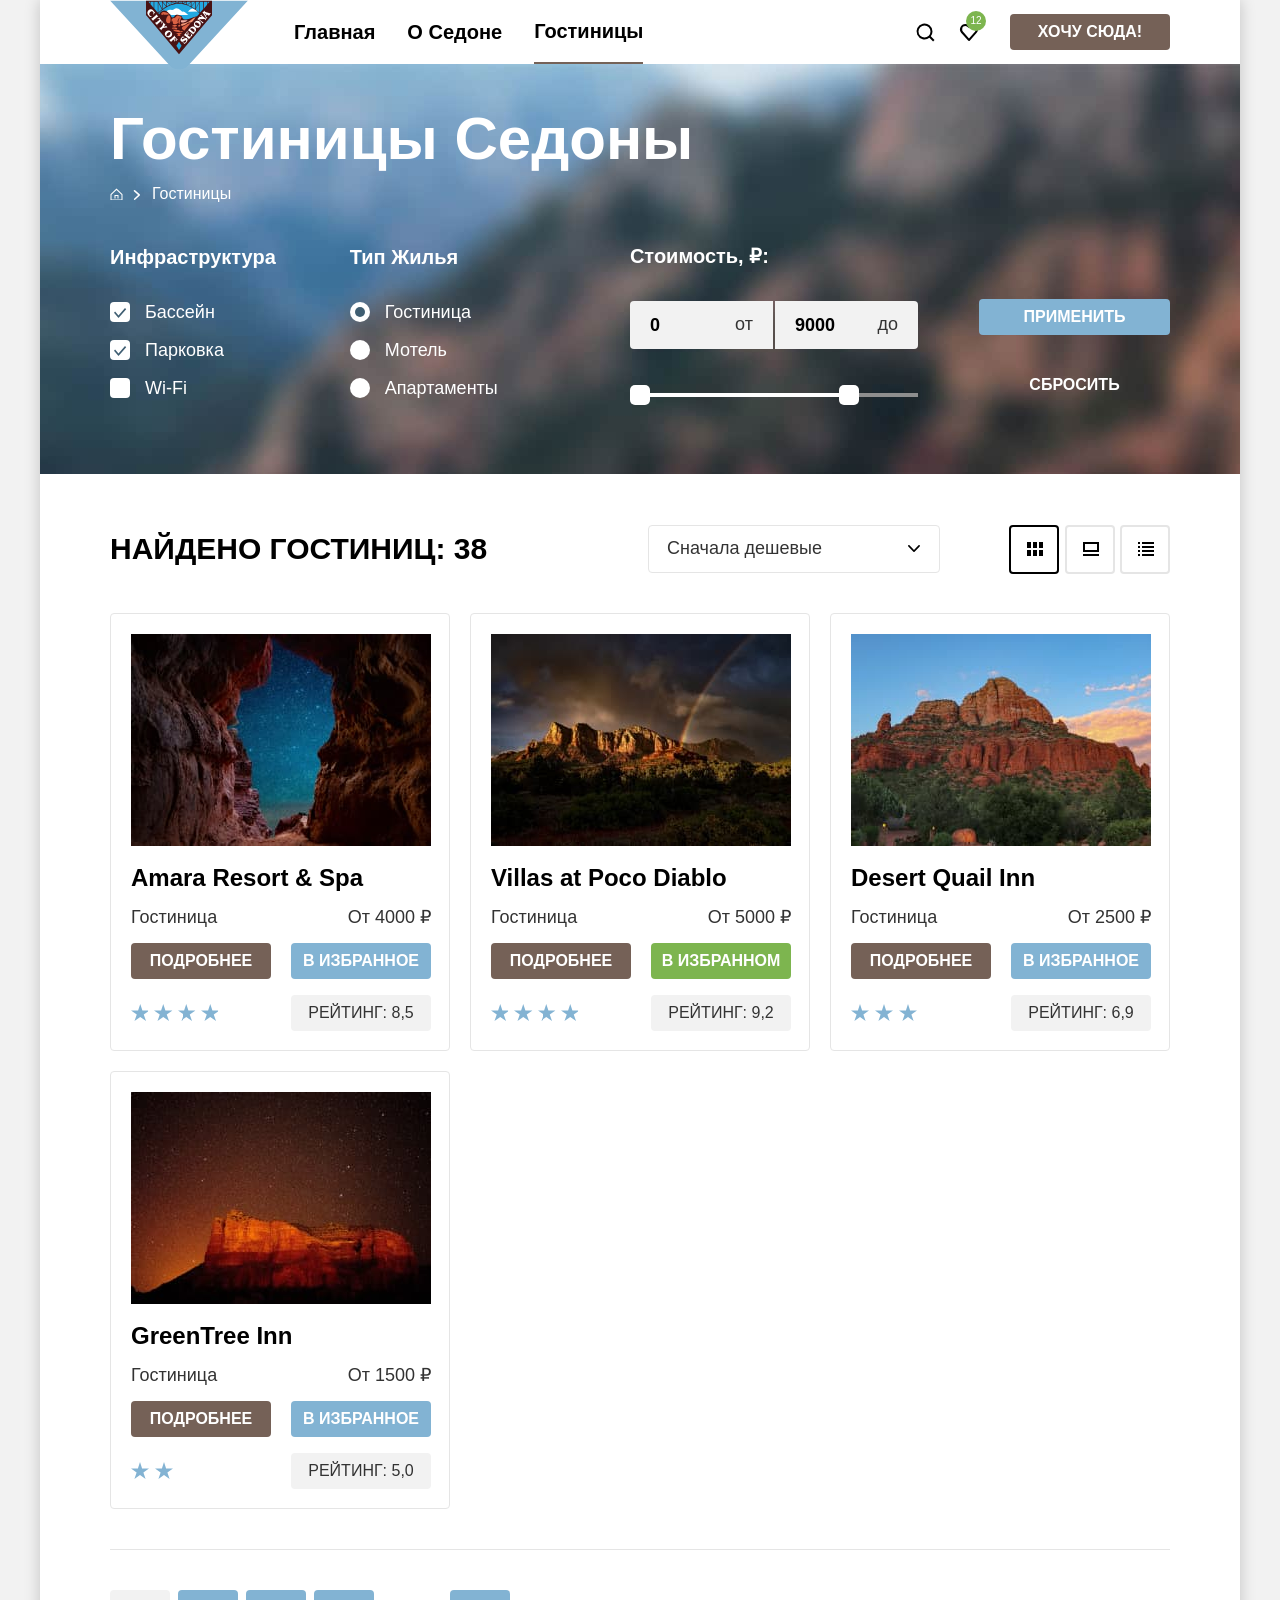
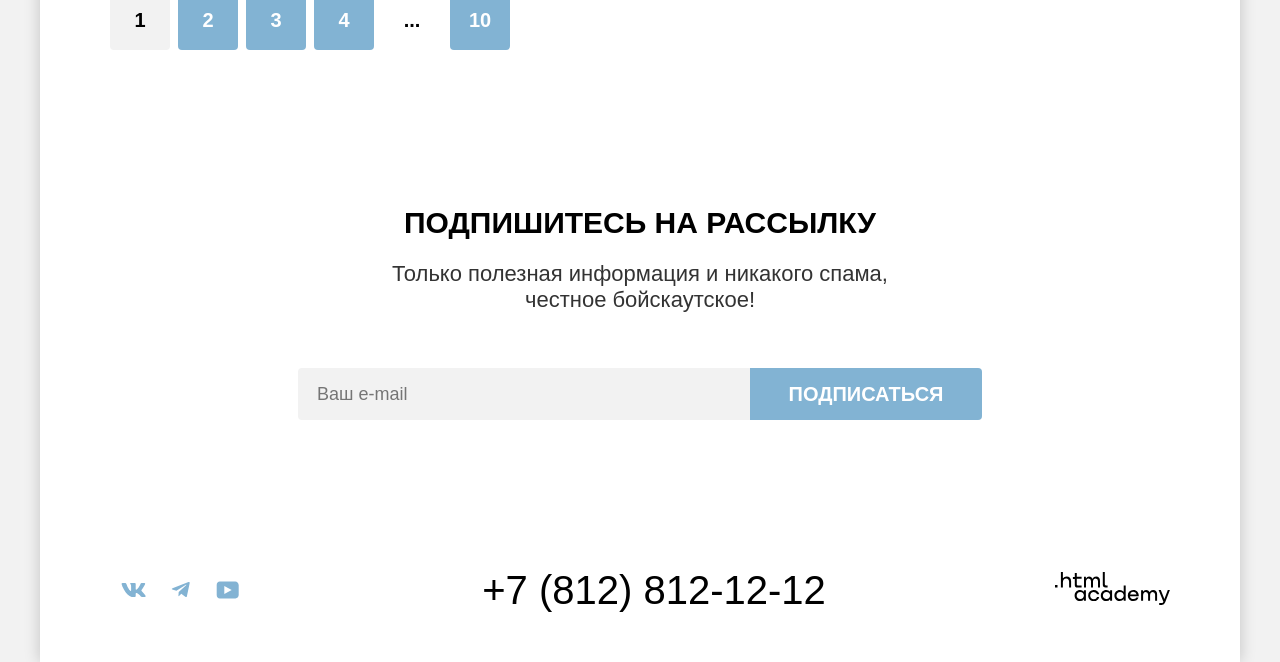
==== commit 841104ce: "Добавляет атрибуты для авто проверки" ====
--- a/catalog.html
+++ b/catalog.html
@@ -60,7 +60,7 @@
               <a class="breadcrumbs-link">Гостиницы</a>
             </li>
           </ul>
-          <section>
+          <section data-test="filter">
             <form id="options-form" class="catalog-products" action="https://echo.htmlacademy.ru/" method="post">
             <div class="forms">
               <h2 class="visually-hidden">Список товаров с фильтрами</h2>
@@ -144,7 +144,7 @@
           </section>
 
         </header>
-        <section class="search-results-page">
+        <section class="search-results-page" data-test="catalog">
           <h2 class="visually-hidden">Результаты поиска</h2>
           <div class="search-count-block" aria-live="polite">
             Найдено гостиниц: 38
@@ -276,7 +276,7 @@
             </li>
           </ul>
         </section>
-        <section class="subscribe subscribe-catalog">
+        <section class="subscribe subscribe-catalog" data-test="subscribe">
           <h2 class="subscribe-title subscribe-title-catalog">Подпишитесь на рассылку</h2>
           <p class="subscribe-description subscribe-description-catalog">Только полезная информация и никакого
             спама,<br> честное
@@ -293,7 +293,7 @@
         </section>
       </main>
 
-     <footer class="page-footer">
+     <footer class="page-footer" data-test="footer">
         <section class="footer-social">
           <h2 class="visually-hidden">Социальные сети</h2>
           <ul class="all-list social-list">
--- a/style/style.css
+++ b/style/style.css
@@ -45,7 +45,7 @@
   font-family: "PT Sans", sans-serif;
   font-size: 18px;
   line-height: 21px;
-  color: #333;
+  color: #333333;
   background-color: #f2f2f2;
   min-height: 100%;
   min-width: 1200px;
@@ -61,7 +61,7 @@
 
 .logotype {
   position: absolute;
-  top:0;
+  top: 0;
   left: 70px;
   z-index: 1;
 }
@@ -72,7 +72,7 @@
   font-size: 16px;
   line-height: 20px;
   text-transform: uppercase;
-  color: #fff;
+  color: #ffffff;
   text-align: center;
   box-sizing: border-box;
   border-radius: 4px;
@@ -86,7 +86,7 @@
   flex-grow: 1;
 }
 
-.navigation-item{
+.navigation-item {
   text-decoration: none;
   padding: 0 16px;
 }
@@ -110,15 +110,23 @@
   font-family: "PT Sans", sans-serif;
   font-size: 20px;
   line-height: 24px;
-  color: #000;
+  color: #000000;
   font-weight: 700;
   text-align: center;
   background-color: #ffffff;
-  padding-bottom: 19px
+  padding-bottom: 19px;
 }
 
 .current {
-  border-bottom: 2px solid #756257 ;
+  border-bottom: 2px solid #756257;
+}
+
+.navigation-link:hover {
+  opacity: 60%;
+}
+
+.navigation-link:active {
+  opacity: 30%;
 }
 
 .navigation-button {
@@ -143,6 +151,16 @@
 .navigation-link-favorites {
   background-image: url("../images/icon/favorite.svg");
   position: relative;
+}
+
+.navigation-link-favorites:hover,
+.navigation-link-search:hover {
+  opacity: 60%;
+}
+
+.navigation-link-favorites:active,
+.navigation-link-search:active {
+  opacity: 30%;
 }
 
 .favorite-number {
@@ -155,11 +173,11 @@
   text-decoration: none;
   min-width: 20px;
   height: 20px;
-  font-family: "PT Sans",sans-serif;
+  font-family: "PT Sans", sans-serif;
   display: block;
   position: absolute;
   top: 11px;
-  left:19px;
+  left: 19px;
 }
 
 .hero {
@@ -167,7 +185,7 @@
   width: 1200px;
   height: 485px;
   background-repeat: no-repeat;
-  background-color: #82b3d3;
+  background-color: rgb(55 89 111);
   position: relative;
 }
 
@@ -178,8 +196,8 @@
   width: 1200px;
   height: 57px;
   position: absolute;
-  left:0;
-  top:428px;
+  left: 0;
+  top: 428px;
 }
 
 .main-logo {
@@ -195,7 +213,7 @@
 }
 
 .main-index {
-    flex-grow: 1;
+  flex-grow: 1;
 }
 
 .main-serv {
@@ -207,7 +225,7 @@
   line-height: 36px;
   font-weight: 700;
   text-align: center;
-  color: #000;
+  color: #000000;
   text-transform: uppercase;
   margin-bottom: 25px;
   margin-top: 0;
@@ -217,7 +235,7 @@
   margin-bottom: 20px;
 }
 
-.advantages-photo{
+.advantages-photo {
   position: relative;
 }
 
@@ -226,7 +244,7 @@
   line-height: 26px;
   font-weight: 400;
   text-align: center;
-  color: #333;
+  color: #333333;
   margin: 0;
 }
 
@@ -239,11 +257,11 @@
   justify-content: center;
 }
 
-.advantages-item:nth-child(odd){
+.advantages-item:nth-child(odd) {
   background-color: rgba(131, 179, 211, 0.2);
 }
 
-.advantages-item:nth-child(even){
+.advantages-item:nth-child(even) {
   background-color: rgba(131, 179, 211, 0.12);
 }
 
@@ -266,7 +284,7 @@
   color: rgba(255, 255, 255, 1);
   font-size: 24px;
   line-height: 28px;
-  margin-top:0;
+  margin-top: 0;
   padding-bottom: 30px;
 }
 
@@ -338,12 +356,12 @@
   justify-content: center;
 }
 
-.services-item:nth-child(odd){
+.services-item:nth-child(odd) {
   background-color: rgba(131, 179, 211, 0.12);
 }
 
 .container {
-  background-color: #fff;
+  background-color: #ffffff;
   width: 1200px;
   margin-left: auto;
   margin-right: auto;
@@ -362,7 +380,7 @@
   padding-top: 103px;
   margin: 0 0 30px;
   position: relative;
-  color: #000;
+  color: #000000;
 }
 
 .services-title::before {
@@ -380,16 +398,16 @@
   background-image: url("../images/icon/icon-house.svg");
 }
 
-.services-title.gifts::before{
+.services-title.gifts::before {
   background-image: url("../images/icon/icon-gift.svg");
 }
 
-.services-title.food::before{
+.services-title.food::before {
   background-image: url("../images/icon/icon-food.svg");
 }
 
 .services-description {
-  margin:0;
+  margin: 0;
 }
 
 .booking {
@@ -400,7 +418,7 @@
 }
 
 .booking-description {
-  margin:0;
+  margin: 0;
   font-size: 22px;
   line-height: 26px;
   margin-bottom: 54px;
@@ -411,7 +429,7 @@
 .subscribe {
   box-sizing: border-box;
   background-image: url("../images/blur/background-subscribe.jpg");
-  background-color: #82b3d3;
+  background-color: rgb(55 89 111);
   background-repeat: no-repeat;
   text-align: center;
   padding: 94px 258px 103px;
@@ -434,10 +452,10 @@
 }
 
 .subscribe-title-catalog {
-  color: #000;
-}
-
-.subscribe-description{
+  color: #000000;
+}
+
+.subscribe-description {
   font-family: "PT Sans", sans-serif;
   color: rgba(255, 255, 255, 1);
   font-size: 22px;
@@ -446,7 +464,7 @@
 }
 
 .subscribe-description-catalog {
-  color: #333;
+  color: #333333;
 }
 
 .form {
@@ -468,7 +486,7 @@
 }
 
 .field {
-  font-family: "PT Sans",sans-serif;
+  font-family: "PT Sans", sans-serif;
   flex-grow: 1;
   padding: 0 19px;
   border-right: none;
@@ -498,17 +516,32 @@
   width: 115px;
   height: 33px;
   display: block;
-}
-
-.social-list{
+  color: #000000;
+  padding-top: 2px;
+}
+
+.school-logo:hover {
+  color: #756157;
+}
+
+.school-logo:focus {
+  color: #756157;
+}
+
+.school-logo:active {
+  color: rgba(117, 97, 87, 0.3);
+}
+
+.social-list {
   display: flex;
   max-width: 200px;
 }
 
 .social-link {
- display: block;
- width: 47px;
- position: relative;
+  display: block;
+  width: 47px;
+  position: relative;
+  color: #83b3d3;
 }
 
 .footer-social {
@@ -528,7 +561,7 @@
   font-family: "PT Sans", sans-serif;
   font-size: 40px;
   line-height: 40px;
-  color:#000;
+  color: #000000;
   padding-left: 2px;
 
 }
@@ -541,16 +574,16 @@
 }
 
 .inner-header-title {
-  font-family: "PT Sans",sans-serif;
-  color: #fff;
+  font-family: "PT Sans", sans-serif;
+  color: #ffffff;
   font-size: 60px;
   line-height: 77px;
   margin-top: 0;
-  margin-bottom:6px;
+  margin-bottom: 6px;
 }
 
 .breadcrumbs {
-  color:#fff;
+  color: #ffffff;
   display: flex;
   flex-wrap: wrap;
 }
@@ -598,7 +631,7 @@
 }
 
 .breadcrumbs-link {
-  font-family: "PT Sans",sans-serif;
+  font-family: "PT Sans", sans-serif;
   font-weight: 400;
   font-size: 16px;
   line-height: 21px;
@@ -619,7 +652,7 @@
 
 .catalog-filter-group {
   font-family: "PT Sans", sans-serif;
-  color: #fff;
+  color: #ffffff;
   display: inline-block;
   width: 150px;
   padding: 0;
@@ -635,8 +668,8 @@
   line-height: 27px;
   margin-bottom: 26px;
   margin-top: 0;
-  color: #fff;
-  padding-left:0;
+  color: #ffffff;
+  padding-left: 0;
 }
 
 .actions {
@@ -665,11 +698,11 @@
 }
 
 .button-on {
-  background-color: #7dB54f;
+  background-color: #7db54f;
   width: 140px;
 }
 
-.button-on:hover{
+.button-on:hover {
   background-color: #6c9e42;
 }
 
@@ -686,17 +719,17 @@
   width: 191px;
   height: 36px;
   border: none;
-  color:#fff;
+  color: #ffffff;
 }
 
 .button-go:hover,
 .newsletter-button:hover {
- background-color: #68a2ca;
+  background-color: #68a2ca;
 }
 
 .button-go:focus,
 .newsletter-button:focus {
- background-color: #68a2ca;
+  background-color: #68a2ca;
 }
 
 .button-reset:hover {
@@ -706,7 +739,7 @@
 .button-reset:focus {
   outline: 3px solid #83b3d3;
   border-radius: 4px;
-  color: #fff;
+  color: #ffffff;
 }
 
 .button-go:active,
@@ -716,11 +749,6 @@
 .newsletter-button:active,
 .search:active {
   color: rgba(255, 255, 255, 0.3);
-}
-
-.button-reset:disabled {
-  opacity: 10%;
-  background-color: rgba(0, 0, 0, 0);
 }
 
 .price-filter {
@@ -795,13 +823,13 @@
   height: 48px;
   padding: 0 0 0 20px;
   border: none;
-  font-family: "PT Sans",sans-serif;
+  font-family: "PT Sans", sans-serif;
   font-weight: 700;
   font-size: 18px;
   line-height: 24px;
   background-color: #f2f2f2;
   box-sizing: border-box;
-  margin-top:5px;
+  margin-top: 5px;
 }
 
 input[type="number"] {
@@ -810,8 +838,8 @@
 
 .input::-webkit-inner-spin-button,
 .input::-webkit-outer-spin-button {
-  -webkit-appearance: none;
-  margin:0;
+ -webkit-appearance: none;
+  margin: 0;
 }
 
 .input-left {
@@ -824,7 +852,7 @@
   border-bottom-right-radius: 4px;
 }
 
-.input:hover{
+.input:hover {
   background-color: #e5e5e5;
 }
 
@@ -846,7 +874,7 @@
   line-height: 36px;
   text-transform: uppercase;
   width: 380px;
-  color: #000;
+  color: #000000;
 }
 
 .button-light::before {
@@ -870,7 +898,7 @@
   position: relative;
 }
 
-.icon-catalog{
+.icon-catalog {
   width: 46px;
   height: 45px;
   display: block;
@@ -899,7 +927,7 @@
 .product-card-list {
   text-align: center;
   display: grid;
-  grid-template-columns: repeat(auto-fill, minmax(300px,1fr));
+  grid-template-columns: repeat(auto-fill, minmax(300px, 1fr));
   gap: 20px;
   border-bottom: 1px solid #e5e5e5;
   padding-bottom: 40px;
@@ -913,7 +941,7 @@
 .product-card {
   box-sizing: border-box;
   padding: 20px;
-  padding-bottom:10px;
+  padding-bottom: 10px;
   border: 1px solid #e5e5e5;
   border-radius: 4px;
   min-height: 438px;
@@ -928,7 +956,7 @@
   font-size: 24px;
   line-height: 28px;
   text-align: left;
-  color: #000;
+  color: #000000;
 }
 
 .description-sum {
@@ -959,6 +987,19 @@
   background-color: #82b3d3;
 }
 
+.product-card-button:hover {
+  background-color: #68a2ca;
+}
+
+.product-card-button:focus {
+  background-color: #68a2ca;
+}
+
+.product-card-button:active {
+  background-color: #82b3d3;
+  color: rgba(255, 255, 255, 0.3);
+}
+
 .option {
   width: 140px;
   background-color: #756157;
@@ -970,10 +1011,15 @@
   background-color: #615048;
 }
 
-.option:active{
+.option:hover {
+  background-color: #615048;
+}
+
+.option:active {
   background-color: #756157;
   color: rgba(255, 255, 255, 0.3);
 }
+
 .option:focus {
   background-color: #615048;
 }
@@ -982,11 +1028,16 @@
   background-color: rgba(229, 229, 229, 1);
 }
 
+.button-reset:disabled {
+  opacity: 10%;
+  background-color: rgba(0, 0, 0, 0);
+}
+
 .options-card {
   display: flex;
   width: 300px;
   justify-content: space-between;
-  margin-top:auto;
+  margin-top: auto;
 }
 
 .figure {
@@ -1006,8 +1057,8 @@
   border-radius: 4px;
   border: none;
   padding: 8px 0;
-  margin-bottom:0;
-  margin-top:6px;
+  margin-bottom: 0;
+  margin-top: 6px;
 }
 
 .pagination {
@@ -1026,19 +1077,19 @@
   font-size: 20px;
   line-height: 36px;
   font-weight: 700;
-  color: #fff;
+  color: #ffffff;
   justify-content: center;
   align-items: center;
 }
 
 .pagination-current {
   background-color: #f2f2f2;
-  color: #000;
+  color: #000000;
 }
 
 .dots {
-  background-color: #fff;
-  color: #000;
+  background-color: #ffffff;
+  color: #000000;
 }
 
 .raiting-star {
@@ -1046,7 +1097,7 @@
   width: 140px;
   height: 18px;
   background-repeat: space;
-  margin-top:25px;
+  margin-top: 25px;
 }
 
 .star-4 {
@@ -1068,10 +1119,10 @@
   margin-left: 158px;
 }
 
-.select-wrapper::after{
+.select-wrapper::after {
   content: "";
   position: absolute;
-  top:50%;
+  top: 50%;
   right: 20px;
   transform: translateY(-50%);
   pointer-events: none;
@@ -1080,7 +1131,7 @@
   background-image: url("../images/icon/vector.svg");
 }
 
-.select-wrapper select{
+.select-wrapper select {
   width: 100%;
   padding: 11px 55px 12px 18px;
   font-size: 18px;
@@ -1090,12 +1141,12 @@
   cursor: pointer;
   appearance: none;
   font-family: "PT Sans", sans-serif;
-  color: #333;
-  background-color: #fff;
+  color: #333333;
+  background-color: #ffffff;
 }
 
 .catalog-filter-item-checkbox,
-.catalog-filter-item-radio{
+.catalog-filter-item-radio {
   margin-top: 5px;
   width: fit-content;
   display: flex;
@@ -1109,14 +1160,14 @@
 }
 
 .checkbox-input,
-.radio-input  {
+.radio-input {
   width: 20px;
   height: 20px;
-  margin:0;
+  margin: 0;
   margin-right: 10px;
   margin-bottom: -4px;
   appearance: none;
-  cursor:pointer
+  cursor: pointer;
 }
 
 .checkbox-input::after,
@@ -1133,11 +1184,11 @@
   background-image: url("../images/icon/ellipse.empty.svg");
 }
 
-.checkbox-input:checked:after {
+.checkbox-input:checked::after {
   background-image: url("../images/icon/checkbox.svg");
 }
 
-.radio-input:checked:after{
+.radio-input:checked::after {
   background-image: url("../images/icon/radio.svg");
 }
 
@@ -1163,6 +1214,7 @@
   background-color: rgba(242, 242, 242, 0.8);
   z-index: 2;
 }
+
 .modal-container-close {
   display: none;
 }
@@ -1194,6 +1246,21 @@
   cursor: pointer;
 }
 
+.modal-close-button:hover {
+  background-color: #e5e5e5;
+}
+
+.modal-close-button:active {
+  background-color: #e5e5e5;
+  opacity: 30%;
+  outline: none;
+}
+
+.modal-close-button:focus:not(:active) {
+  outline: 3px solid #83b3d3;
+  background-color: #e5e5e5;
+}
+
 .form-header {
   display: flex;
   justify-content: space-between;
@@ -1226,22 +1293,20 @@
 }
 
 .row label {
- width: 135px;
- font-weight: bold;
- font-size: 20px;
- line-height: 24px;
- font-family: "PT Sans", sans-serif;
- padding-bottom: 28px;
- color: rgba(0, 0, 0, 1);
+  width: 135px;
+  font-weight: bold;
+  font-size: 20px;
+  line-height: 24px;
+  font-family: "PT Sans", sans-serif;
+  padding-bottom: 28px;
+  color: rgba(0, 0, 0, 1);
 }
 
 .checkinn {
- margin-bottom: 23px;
+  margin-bottom: 23px;
 }
 
 .custom-date {
-  -webkit-appearance: none;
-  appearance: none;
   width: 370px;
   padding: 12px 50px 12px 20px;
   background-image: url("../images/icon/date.svg");
@@ -1255,7 +1320,7 @@
   background-color: rgba(242, 242, 242, 1);
   border-radius: 4px;
   border: none;
-  color: #000;
+  color: #000000;
 }
 
 .custom-date:disabled {
@@ -1269,19 +1334,6 @@
 .custom-date:focus {
   outline: 3px solid #83b3d3;
   background-color: #e6e6e6;
-}
-
-.custom-date::-webkit-calendar-picker-indicator {
-  position: absolute;
-  top:0;
-  left:0;
-  right:0;
-  bottom:0;
-  width:auto;
-  height: auto;
-  color:transparent;
-  background: transparent;
-  cursor: pointer;
 }
 
 .input-wrapper {
@@ -1297,7 +1349,7 @@
 .error-msg,
 .success-msg {
   display: block;
-  font-family: "PT Sans",sans-serif;
+  font-family: "PT Sans", sans-serif;
   font-size: 14px;
   margin-top: 5px;
   padding-left: 5px;
@@ -1311,7 +1363,7 @@
 
 .success-msg {
   color: #333333;
-  margin-left:17px;
+  margin-left: 17px;
   font-size: 16px;
 }
 
@@ -1340,7 +1392,7 @@
 }
 
 .people {
-  margin-bottom:26px;
+  margin-bottom: 26px;
 }
 
 .counter-controls {
@@ -1349,31 +1401,31 @@
   border-radius: 4px;
   align-items: center;
   justify-content: center;
-  width:110px;
+  width: 110px;
   height: 48px;
 }
 
 .counter-controls button:hover {
-  color:#000;
+  color: #000000;
 }
 
 .counter-controls input::-webkit-inner-spin-button,
 .counter-controls input::-webkit-outer-spin-button {
   -webkit-appearance: none;
-  margin:0;
-}
-
-.counter-controls input{
+  margin: 0;
+}
+
+.counter-controls input {
   width: 30px;
   border: none;
   background: transparent;
   cursor: pointer;
-  font-family: "PT Sans",sans-serif;
+  font-family: "PT Sans", sans-serif;
   font-weight: 700;
   font-size: 18px;
   line-height: 20px;
-  color: #000;
-  padding:0;
+  color: #000000;
+  padding: 0;
   text-align: center;
 }
 
@@ -1382,7 +1434,7 @@
   width: 40px;
   height: 48px;
   background: transparent;
-  border:none;
+  border: none;
   cursor: pointer;
   outline: none;
   display: flex;
@@ -1393,7 +1445,7 @@
 
 .plus:hover,
 .minus:hover {
-  color:#000000;
+  color: #000000;
 }
 
 .plus:active,
@@ -1433,7 +1485,7 @@
   height: 25px;
   background-color: #83b3d3;
   border-radius: 50%;
-  color: white;
+  color: #ffffff;
   align-items: center;
   font-size: 14px;
   font-family: sans-serif;
@@ -1448,7 +1500,7 @@
   position: absolute;
   width: 212px;
   background-color: rgba(51, 51, 51, 1);
-  color: #fff;
+  color: #ffffff;
   text-align: left;
   padding: 23px 22px;
   border-radius: 13px;
@@ -1458,8 +1510,8 @@
   transform: translateX(-50%);
   font-size: 16px;
   line-height: 20px;
-  font-family: "PT Sans",sans-serif;
-  box-shadow: 0 10px 20px rgba(0,0,0,0.2);
+  font-family: "PT Sans", sans-serif;
+  box-shadow: 0 10px 20px rgba(0, 0, 0, 0.2);
   visibility: hidden;
 }
 
@@ -1469,7 +1521,7 @@
   transform: translateX(-50%);
   border-width: 10px;
   border-style: solid;
-  border-color: transparent transparent #333;
+  border-color: transparent transparent #333333;
   pointer-events: none;
   transition: opacity 0.2s ease-in-out;
   z-index: 5;
@@ -1490,7 +1542,7 @@
 .submit-btn {
   width: 100%;
   background-color: #83b3d3;
-  color: white;
+  color: #ffffff;
   border: none;
   padding: 20px;
   font-size: 20px;
@@ -1506,7 +1558,7 @@
   background-color: #68a2ca;
 }
 
-.submit-btn:active{
+.submit-btn:active {
   color: rgba(255, 255, 255, 0.3);
 }
 
@@ -1524,7 +1576,7 @@
   background-color: #68a2ca;
 }
 
-.pagination-link:active{
+.pagination-link:active {
   color: rgba(255, 255, 255, 0.3);
 }
 
@@ -1557,7 +1609,7 @@
   opacity: 0.3;
 }
 
-.radio-input:after:focus {
+.radio-input::after:focus {
   outline: 3px solid #83b3d3;
 }
 
@@ -1571,13 +1623,14 @@
   box-shadow: 0 4px 10px rgba(0, 0, 0, 0.25);
 }
 
-.range-toggle:active,
+
 .range-toggle:focus {
-  border: 3px solid #83b3d3;
-}
-
-.social-link {
-  color: #83b3d3;
+  outline: 3px solid #83b3d3;
+}
+
+.range-toggle:active {
+  box-shadow: 0 7px 15px rgba(0, 0, 0, 0.4);
+  outline: 3px solid #83b3d3;
 }
 
 .social-link:hover {
@@ -1591,20 +1644,3 @@
 .social-link:active {
   color: rgba(104, 162, 202, 0.3);
 }
-
-.school-logo {
-  color: #000;
-  padding-top: 2px;
-}
-
-.school-logo:hover {
-  color: #756157;
-}
-
-.school-logo:focus {
-  color: #756157;
-}
-
-.school-logo:active {
-  color: rgba(117, 97, 87, 0.3);
-}
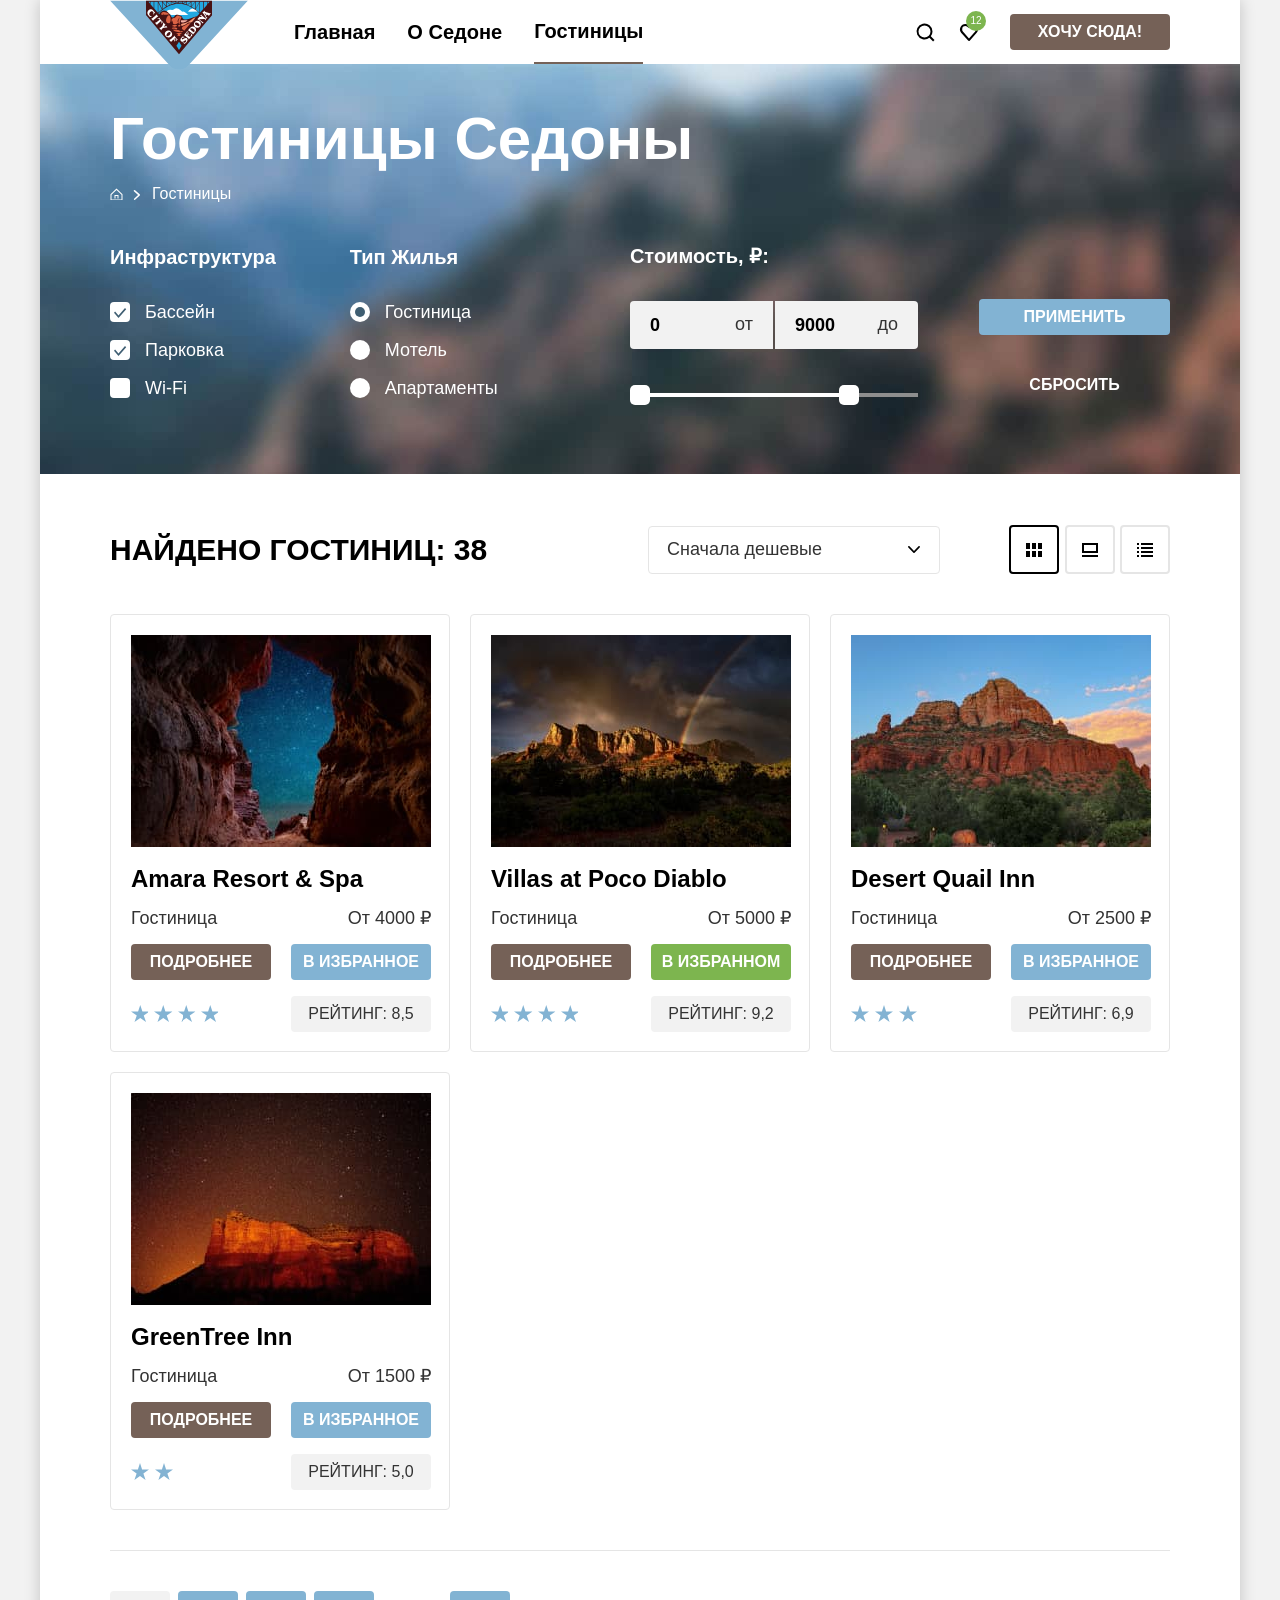
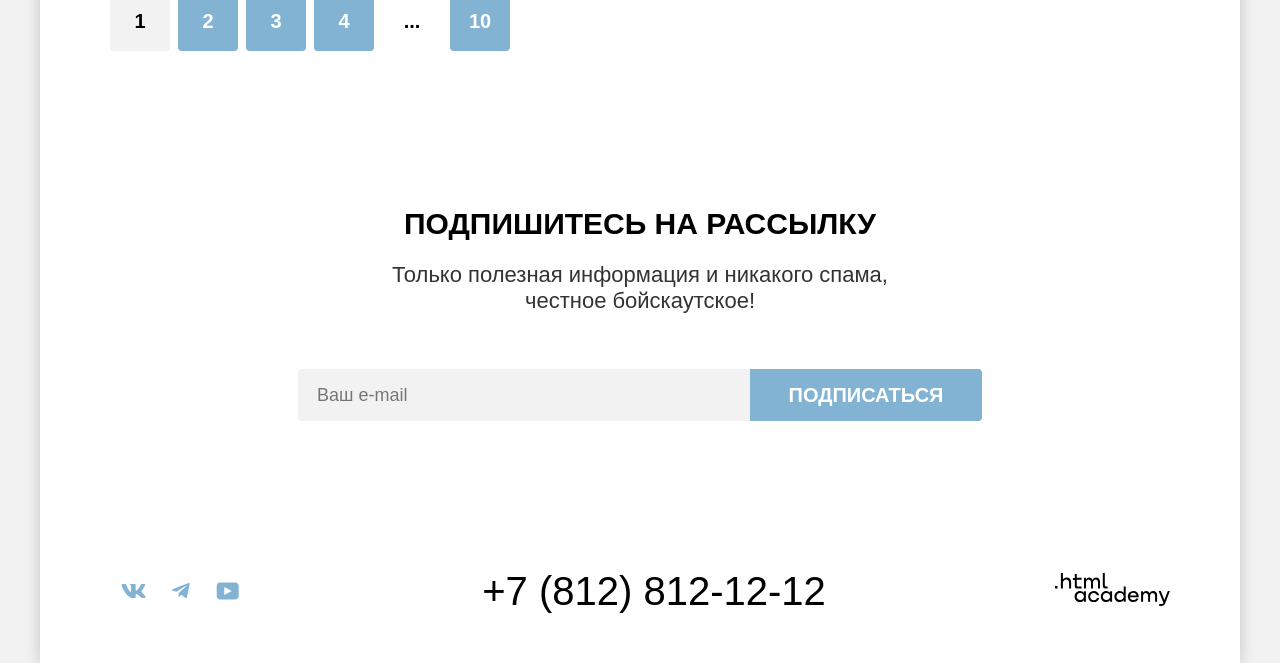
==== commit 75c5dad8: "Исправляет ошибки для защиты" ====
--- a/catalog.html
+++ b/catalog.html
@@ -5,36 +5,37 @@
     <meta charset="utf-8">
     <link rel="stylesheet" href="style/style.css">
     <link rel="icon" href="favicon-32x32.png" sizes="32x32">
+    <link rel="icon" href="favicon.ico" type="image/x-icon">
     <title>Седона-небольшой городок в Аризоне!</title>
   </head>
 
   <body>
     <div class="container">
       <header class="page-header">
-        <a class="logotype" href="index.html"><img class="page-header-logo" src="images/logo/logo-sedona.svg"
+        <a class="logotype nul" href="index.html"><img class="page-header-logo" src="images/logo/logo-sedona.svg"
             width="138" height="70" alt="Логотип городка Седона в Аризоне"></a>
         <nav class="navigation">
           <ul class="all-list navigation-list">
             <li class="navigation-item">
-              <a class="navigation-link" href="index.html">Главная</a>
+              <a class="navigation-link nul" href="index.html">Главная</a>
             </li>
             <li class="navigation-item">
-              <a class="navigation-link" href="#">О Седоне</a>
+              <a class="navigation-link nul" href="#">О Седоне</a>
             </li>
             <li class="navigation-item">
-              <a class="navigation-link current" href="catalog.html">Гостиницы</a>
+              <a class="navigation-link current nul" href="catalog.html">Гостиницы</a>
             </li>
           </ul>
           <ul class="all-list navigation-user">
             <li class="navigation-item-search">
-              <a class="navigation-link-search option-search" href="#">
+              <a class="navigation-link-search option-search nul" href="#">
                 <span class="visually-hidden">
                   Поиск
                 </span>
               </a>
             </li>
             <li class="navigation-item-favorites">
-              <a class="navigation-link-favorites option-search" href="#">
+              <a class="navigation-link-favorites option-search nul" href="#">
                 <span class="favorite-number">12</span>
                 <span class="visually-hidden">
                   Избранное
@@ -43,21 +44,21 @@
             </li>
           </ul>
         </nav>
-        <a class="navigation-button button" href="#">Хочу сюда!</a>
+        <a class="navigation-button button nul" href="#">Хочу сюда!</a>
       </header>
       <main class="main-inner">
         <header class="inner-header">
           <h1 class="inner-header-title">Гостиницы Седоны</h1>
           <ul class="all-list breadcrumbs">
             <li class="breadcrumbs-item">
-              <a class="breadcrumbs-link-main" href="index.html">
+              <a class="breadcrumbs-link-main nul" href="index.html">
                 <span class="visually-hidden">
                   Главная
                 </span>
               </a>
             </li>
             <li class="breadcrumbs-item">
-              <a class="breadcrumbs-link">Гостиницы</a>
+              <a class="breadcrumbs-link nul">Гостиницы</a>
             </li>
           </ul>
           <section data-test="filter">
@@ -87,7 +88,6 @@
                     </li>
                   </ul>
                 </fieldset>
-
                 <fieldset class="catalog-filter-group">
                   <legend class="catalog-filter-title live">Тип Жилья</legend>
                   <ul class="all-list catalog-filter-list">
@@ -126,11 +126,9 @@
                 </div>
                <div class="range">
               <div class="range-scale"></div>
-
               <button class="range-toggle toggle-min" type="button">
                 <span class="visually-hidden">Минимальная цена</span>
               </button>
-
               <button class="range-toggle toggle-max" type="button">
                 <span class="visually-hidden">Максимальная цена</span>
               </button>
@@ -142,7 +140,6 @@
             </div>
             </form>
           </section>
-
         </header>
         <section class="search-results-page" data-test="catalog">
           <h2 class="visually-hidden">Результаты поиска</h2>
@@ -157,13 +154,13 @@
             </select>
           </div>
           <div class="options-icon">
-            <a href="catalog.html?view=tile" class="button-light icon-catalog icon-catalog-current">
+            <a href="catalog.html?view=tile" class="button-light icon-catalog icon-catalog-current nul">
               <span class="visually-hidden">Показать плиткой</span>
             </a>
-            <a class="button-laptop icon-catalog" href="catalog.html?view=card">
+            <a class="button-laptop icon-catalog nul" href="catalog.html?view=card">
               <span class="visually-hidden">Показать карточку</span>
             </a>
-            <a class="button-list icon-catalog" href="catalog.html?view=list">
+            <a class="button-list icon-catalog nul" href="catalog.html?view=list">
               <span class="visually-hidden">Показать список</span>
             </a>
           </div>
@@ -172,7 +169,7 @@
           <h2 class="visually-hidden">Отели</h2>
           <ul class="all-list product-card-list">
             <li class="product-card">
-              <a class="product-card-link" href="#">
+              <a class="product-card-link nul" href="#">
                 <img class="product-card-image" src="images/catalog/hotel-1.jpg" width="300" height="212" alt="звёздное небо сквозь горы">
                 <h3 class="product-card-title">Amara Resort & Spa</h3>
               </a>
@@ -181,7 +178,7 @@
                 <p class="product-card-description product-sum">От 4000 ₽</p>
               </div>
               <div class="options-card">
-                <a class="option button" href="#">Подробнее</a>
+                <a class="option button nul" href="#">Подробнее</a>
                 <button class="product-card-button button">В Избранное</button>
               </div>
               <div class="figure">
@@ -192,7 +189,7 @@
               </div>
             </li>
             <li class="product-card">
-              <a class="product-card-link" href="#">
+              <a class="product-card-link nul" href="#">
                 <img class="product-card-image" src="images/catalog/hotel-2.jpg" width="300" height="212"
                   alt="радуга над горами">
                 <h3 class="product-card-title">Villas at Poco Diablo</h3>
@@ -202,7 +199,7 @@
                 <p class="product-card-description product-sum">От 5000 ₽</p>
               </div>
               <div class="options-card">
-                <a class="option button" href="#">Подробнее</a>
+                <a class="option button nul" href="#">Подробнее</a>
                 <button class="button button-on">В Избранном</button>
               </div>
               <div class="figure">
@@ -213,7 +210,7 @@
               </div>
             </li>
             <li class="product-card">
-              <a class="product-card-link" href="#">
+              <a class="product-card-link nul" href="#">
                 <img class="product-card-image" src="images/catalog/hotel-3.jpg" width="300" height="212"
                   alt="лес,гора,небо">
                 <h3 class="product-card-title">Desert Quail Inn</h3>
@@ -223,7 +220,7 @@
                 <p class="product-card-description product-sum">От 2500 ₽</p>
               </div>
               <div class="options-card">
-                <a class="option button" href="#">Подробнее</a>
+                <a class="option button nul" href="#">Подробнее</a>
                 <button class="product-card-button button">В Избранное</button>
               </div>
               <div class="figure">
@@ -234,7 +231,7 @@
               </div>
             </li>
             <li class="product-card">
-              <a class="product-card-link" href="#">
+              <a class="product-card-link nul" href="#">
                 <img class="product-card-image" src="images/catalog/hotel-4.jpg" width="300" height="212"
                   alt="ночное небо в горах">
                 <h3 class="product-card-title">GreenTree Inn</h3>
@@ -244,7 +241,7 @@
                 <p class="product-card-description product-sum">От 1500 ₽</p>
               </div>
               <div class="options-card">
-                <a class="option button" href="#">Подробнее</a>
+                <a class="option button nul" href="#">Подробнее</a>
                 <button class="product-card-button button">В Избранное</button>
               </div>
               <div class="figure">
@@ -260,19 +257,19 @@
               <a class="pagination-link pagination-current">1</a>
             </li>
             <li class="pagination-item">
-              <a class="pagination-link" href="#">2</a>
-            </li>
-            <li class="pagination-item">
-              <a class="pagination-link" href="#">3</a>
-            </li>
-            <li class="pagination-item">
-              <a class="pagination-link" href="#">4</a>
-            </li>
-            <li class="pagination-item">
-              <a class="pagination-link dots" href="#">...</a>
-            </li>
-            <li class="pagination-item">
-              <a class="pagination-link" href="#">10</a>
+              <a class="pagination-link nul" href="#">2</a>
+            </li>
+            <li class="pagination-item">
+              <a class="pagination-link nul" href="#">3</a>
+            </li>
+            <li class="pagination-item">
+              <a class="pagination-link nul" href="#">4</a>
+            </li>
+            <li class="pagination-item">
+              <a class="pagination-link dots nul" href="#">...</a>
+            </li>
+            <li class="pagination-item">
+              <a class="pagination-link nul" href="#">10</a>
             </li>
           </ul>
         </section>
@@ -287,32 +284,30 @@
               <input class="field" placeholder="Ваш e-mail" type="email" name="newsletter-email" id="newsletter-email"
                 required>
               <button class="newsletter-button button" type="submit">Подписаться</button>
-
             </form>
           </div>
         </section>
       </main>
-
      <footer class="page-footer" data-test="footer">
         <section class="footer-social">
           <h2 class="visually-hidden">Социальные сети</h2>
           <ul class="all-list social-list">
             <li class="social-item">
-              <a class="social-vk social-link" href="https://vk.com/htmlacademy">
+              <a class="social-vk social-link nul" href="https://vk.com/htmlacademy">
                 <svg class="social" xmlns="http://www.w3.org/2000/svg" width="48" height="40" fill="currentColor" viewBox="0 0 48 40"><path  fill-rule="evenodd" d="M35.1 14q.4-1-.8-1h-2.6q-1 0-1.1.7S29.2 17 27.3 19q-.8.9-1.2.8t-.4-.7v-5.2q0-.9-.8-.9h-4q-.8 0-.8.6c0 .6 1 .8 1 2.5V20q.1 1.1-.4 1c-.9 0-3-3.2-4.3-6.9q-.3-1-1.2-1h-2.6q-1.1 0-1 .7c0 .7 1 4.1 4.2 8.6 2.2 3 5.2 4.7 8 4.7 1.7 0 1.9-.4 1.9-1v-2.3q0-1 .7-.9c.4 0 1 .2 2.6 1.7 1.8 1.7 2 2.5 3 2.5h2.7q1.1 0 1-1.1-.5-1.1-2.3-3L31.6 21q-.5-.6 0-1.1s3.2-4.4 3.5-6" clip-rule="evenodd"/>
                 </svg>
                 <span class="visually-hidden">Vkontakte</span>
               </a>
             </li>
             <li class="social-item">
-              <a class="social-tg social-link" href="https://t.me/htmlacademy">
+              <a class="social-tg social-link nul" href="https://t.me/htmlacademy">
                 <svg xmlns="http://www.w3.org/2000/svg" width="48" height="40" fill="currentColor" viewBox="0 0 48 40"><path  d="m31.5 12.1-16 6.1q-1.5.8-.2 1.4l4.1 1.2 9.5-6q.8-.2.5.2l-7.7 7-.3 4.2q.6 0 .9-.4l2-2 4 3q1.3.8 1.6-.6l2.7-12.8c.3-1.1-.4-1.6-1.1-1.3"/>
                 </svg>
                 <span class="visually-hidden">Telegram</span>
               </a>
             </li>
             <li class="social-item">
-              <a class="social-youtube social-link" href="https://www.youtube.com/user/htmlacademyru">
+              <a class="social-youtube social-link nul" href="https://www.youtube.com/user/htmlacademyru">
                 <svg  xmlns="http://www.w3.org/2000/svg" width="48" height="40" fill="currentColor" viewBox="0 0 48 40"><path  d="M31.3 11.5H15.8c-1.8 0-3.1 1.6-3.1 3.4v10c0 2 1.3 3.6 3.1 3.6h15.7c1.6 0 3.2-1.6 3.2-3.4V14.9c-.3-1.8-1.6-3.4-3.4-3.4M20.3 24v-8l7.4 4z"/>
                 </svg>
                 <span class="visually-hidden">Youtube</span>
@@ -321,12 +316,12 @@
           </ul>
           <ul class="all-list number">
             <li>
-              <a class="footer-contacts-address-phone" href="tel:+7812812112">+7 (812) 812-12-12</a>
+              <a class="footer-contacts-address-phone nul" href="tel:+7812812112">+7 (812) 812-12-12</a>
             </li>
           </ul>
           <section class="logo">
             <h3 class="visually-hidden">Лого школы</h3>
-            <a class="school-logo" href="https://htmlacademy.ru">
+            <a class="school-logo nul" href="https://htmlacademy.ru/intensive/htmlcss">
               <svg  xmlns="http://www.w3.org/2000/svg" role="img" aria-label="Логотип Академии" width="115" height="33" fill="currentColor" viewBox="0 0 115 33"><g  clip-path="url(#a)"><path d="M0 12.9v2.6h2.5v-2.6zM11.6 4.5Q9.2 4.6 8 6.2h-.1V0h-2v15.5h2v-5.3c0-2.1 1.3-3.6 3.3-3.6 1.8 0 2.9 1.4 2.9 3.2v5.7h2V9.4c.1-3-1.8-4.9-4.5-4.9M26.6 4.8h-4.8V1.1h-2v3.8h-1.9v2h1.9v6q0 2.6 2.7 2.7h4.1v-2h-3.7q-1 0-1.1-1.1V6.8h4.8zM41.1 4.6q-2.5 0-3.5 2.1h-.1a4 4 0 0 0-3.4-2.1Q32 4.8 31 6.4h-.1V4.8H29v10.6h2V10c0-2 1-3.5 2.6-3.5q2.3.1 2.4 2.6v6.3h2V9.8c0-2.4 1.4-3.3 2.6-3.3q2.3.1 2.4 2.6v6.3h2V8.9c.1-2.5-1.4-4.3-3.9-4.3M47.8 12.7q0 2.6 2.8 2.7h2v-2h-1.7q-1 0-1.1-1.1V0h-2zM28.9 19.7a5 5 0 0 0-3.9-1.8c-3.1 0-5.4 2.3-5.4 5.6s2.3 5.6 5.4 5.6q2.7-.1 3.8-1.9h.1v1.6h2V18.2h-2zm-3.6 7.4a3.5 3.5 0 0 1-3.6-3.6c0-2 1.4-3.6 3.6-3.6s3.6 1.6 3.6 3.6c0 1.9-1.4 3.6-3.6 3.6M44.2 22c-.5-2.4-2.6-4.1-5.4-4.1a5.4 5.4 0 0 0-5.6 5.6c0 3.1 2.2 5.6 5.6 5.6 2.8 0 4.9-1.8 5.4-4.2h-2.1a3.4 3.4 0 0 1-3.3 2.3 3.5 3.5 0 0 1-3.6-3.6c0-2 1.4-3.6 3.6-3.6q2.5.2 3.3 2.2h2.1zM55.1 19.7a5 5 0 0 0-3.9-1.8c-3.1 0-5.4 2.3-5.4 5.6s2.3 5.6 5.4 5.6q2.7-.1 3.8-1.9h.1v1.6h2V18.2h-2zm-3.6 7.4a3.5 3.5 0 0 1-3.6-3.6c0-2 1.4-3.6 3.6-3.6s3.6 1.6 3.6 3.6c0 1.9-1.5 3.6-3.6 3.6M68.7 19.8a5 5 0 0 0-3.9-1.9c-3.1 0-5.4 2.3-5.4 5.6s2.2 5.6 5.4 5.6q2.6-.1 3.8-1.8h.1v1.5h2V13.4h-2zm-3.6 7.3a3.5 3.5 0 0 1-3.6-3.6c0-2 1.4-3.6 3.6-3.6s3.6 1.6 3.6 3.6c-.1 2-1.5 3.6-3.6 3.6M78.3 17.9a5.4 5.4 0 0 0-5.5 5.6c0 3 2.1 5.6 5.5 5.6 2.5 0 4.5-1.3 5.2-3.6h-2.1q-.8 1.6-3 1.6c-1.9 0-3.3-1.3-3.4-2.9h8.8c.2-3.6-2-6.3-5.5-6.3m0 1.9q2.7.1 3.3 2.6h-6.5a3 3 0 0 1 3.2-2.6M98.2 17.9a4 4 0 0 0-3.6 2h-.1q-1-1.9-3.4-2-2.2 0-3.1 1.8v-1.5h-1.9v10.6h2v-5.4q.1-3.2 2.6-3.5 2.3.1 2.4 2.6v6.3h2v-5.6c0-2.4 1.4-3.3 2.6-3.3q2.3.1 2.4 2.6v6.3h2v-6.5c.1-2.6-1.4-4.4-3.9-4.4M109.4 27l-3.6-8.9h-2.2l4.8 11.6q-.3 1.3-1.7 1.2h-2.5v2h2.5q2.6 0 3.5-2.6l4.7-12.2h-2.1z"/></g><defs><clipPath id="a"><path fill="#fff" d="M0 0h115v33H0z"/></clipPath></defs>
               </svg>
             </a>
--- a/style/style.css
+++ b/style/style.css
@@ -29,7 +29,7 @@
   overflow: hidden;
 }
 
-a {
+.nul {
   text-decoration: none;
   color: inherit;
 }
@@ -101,6 +101,7 @@
   min-width: 88px;
   padding-right: 19px;
   display: flex;
+  align-items: center;
 }
 
 .navigation-link {
@@ -431,6 +432,7 @@
   background-image: url("../images/blur/background-subscribe.jpg");
   background-color: rgb(55 89 111);
   background-repeat: no-repeat;
+  background-size: cover;
   text-align: center;
   padding: 94px 258px 103px;
 
@@ -568,7 +570,7 @@
 
 .inner-header {
   background-image: url("../images/blur/back-filter.jpg");
-  background-color: #82b3d3;
+  background-color: #5e6770;
   background-size: cover;
   padding: 36px 70px 63px 70px;
 }
@@ -607,7 +609,7 @@
 
 .breadcrumbs-link-main::after {
   position: absolute;
-  background-image: url("../images/icon/right.arrow.svg");
+  background-image: url("../images/icon/right-arrow.svg");
   background-repeat: no-repeat;
   width: 8px;
   height: 19px;
@@ -832,13 +834,14 @@
   margin-top: 5px;
 }
 
-input[type="number"] {
+.modal-input,
+.input {
   -moz-appearance: textfield;
 }
 
 .input::-webkit-inner-spin-button,
 .input::-webkit-outer-spin-button {
- -webkit-appearance: none;
+  -webkit-appearance: none;
   margin: 0;
 }
 
@@ -891,11 +894,12 @@
 
 .options-icon {
   display: flex;
-  width: 161px;
-  height: 48px;
+  min-width: 161px;
+  min-height: 48px;
   justify-content: space-between;
   margin-left: auto;
   position: relative;
+  flex-wrap: wrap;
 }
 
 .icon-catalog {
@@ -915,8 +919,8 @@
   background-repeat: no-repeat;
   background-position: center;
   content: "";
-  width: 48px;
-  height: 44px;
+  width: 46px;
+  height: 45px;
   position: absolute;
 }
 
@@ -1070,7 +1074,7 @@
 
 .pagination-link {
   display: flex;
-  width: 60px;
+  min-width: 60px;
   height: 60px;
   background-color: #82b3d3;
   border-radius: 4px;
@@ -1176,12 +1180,12 @@
   position: absolute;
   width: 20px;
   height: 20px;
-  background-image: url("../images/icon/checkbox.empty.svg");
+  background-image: url("../images/icon/checkbox-empty.svg");
   background-repeat: no-repeat;
 }
 
 .radio-input::after {
-  background-image: url("../images/icon/ellipse.empty.svg");
+  background-image: url("../images/icon/ellipse-empty.svg");
 }
 
 .checkbox-input:checked::after {
@@ -1488,7 +1492,7 @@
   color: #ffffff;
   align-items: center;
   font-size: 14px;
-  font-family: sans-serif;
+  font-family: "PT Sans", sans-serif;
   position: relative;
   cursor: pointer;
   display: inline-block;
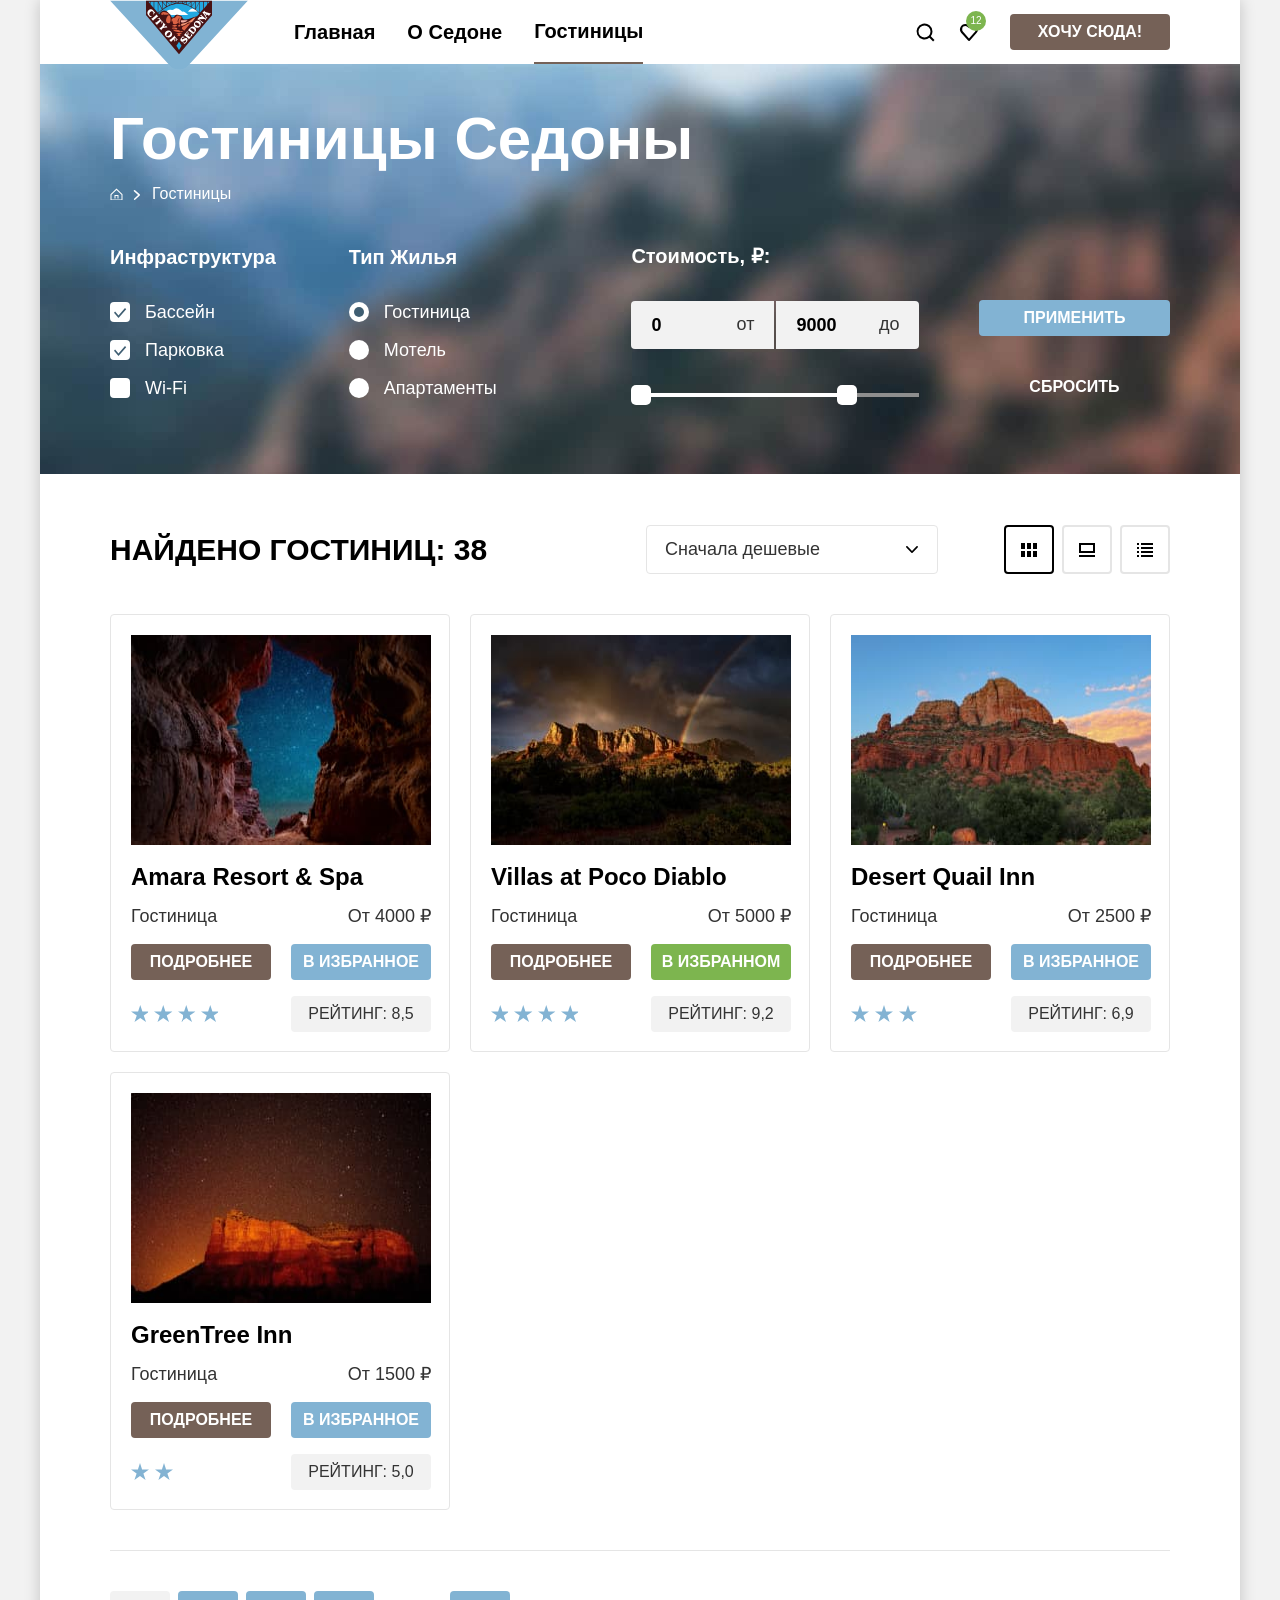
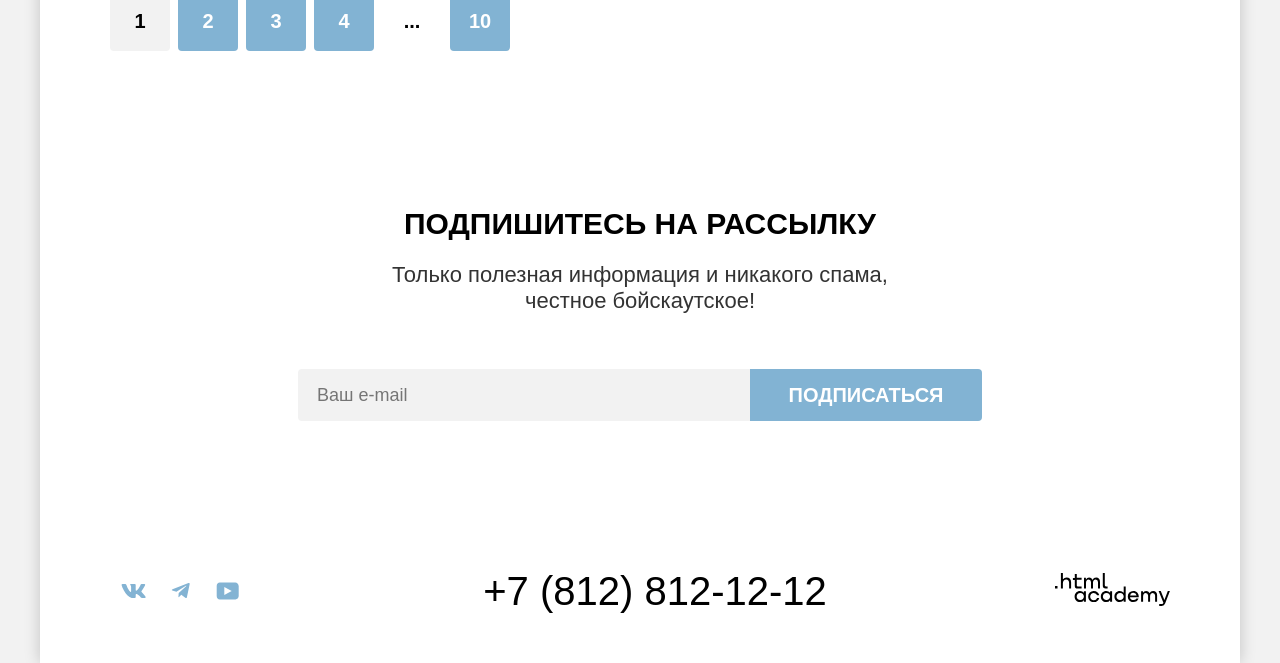
==== commit 160d9cdb: "Исправляет замечания" ====
--- a/catalog.html
+++ b/catalog.html
@@ -170,7 +170,7 @@
           <ul class="all-list product-card-list">
             <li class="product-card">
               <a class="product-card-link nul" href="#">
-                <img class="product-card-image" src="images/catalog/hotel-1.jpg" width="300" height="212" alt="звёздное небо сквозь горы">
+                <img class="product-card-image" src="images/catalog/hotel-1.jpg" width="300" height="210" alt="звёздное небо сквозь горы">
                 <h3 class="product-card-title">Amara Resort & Spa</h3>
               </a>
               <div class="description-sum">
@@ -190,7 +190,7 @@
             </li>
             <li class="product-card">
               <a class="product-card-link nul" href="#">
-                <img class="product-card-image" src="images/catalog/hotel-2.jpg" width="300" height="212"
+                <img class="product-card-image" src="images/catalog/hotel-2.jpg" width="300" height="210"
                   alt="радуга над горами">
                 <h3 class="product-card-title">Villas at Poco Diablo</h3>
               </a>
@@ -211,7 +211,7 @@
             </li>
             <li class="product-card">
               <a class="product-card-link nul" href="#">
-                <img class="product-card-image" src="images/catalog/hotel-3.jpg" width="300" height="212"
+                <img class="product-card-image" src="images/catalog/hotel-3.jpg" width="300" height="210"
                   alt="лес,гора,небо">
                 <h3 class="product-card-title">Desert Quail Inn</h3>
               </a>
@@ -232,7 +232,7 @@
             </li>
             <li class="product-card">
               <a class="product-card-link nul" href="#">
-                <img class="product-card-image" src="images/catalog/hotel-4.jpg" width="300" height="212"
+                <img class="product-card-image" src="images/catalog/hotel-4.jpg" width="300" height="210"
                   alt="ночное небо в горах">
                 <h3 class="product-card-title">GreenTree Inn</h3>
               </a>
--- a/style/style.css
+++ b/style/style.css
@@ -134,7 +134,8 @@
   background-color: #756157;
   padding-top: 8px;
   padding-bottom: 8px;
-  width: 160px;
+  min-width: 160px;
+  flex-shrink: 0;
 }
 
 .option-search {
@@ -537,6 +538,7 @@
 .social-list {
   display: flex;
   max-width: 200px;
+  min-width: 150px;
 }
 
 .social-link {
@@ -564,7 +566,7 @@
   font-size: 40px;
   line-height: 40px;
   color: #000000;
-  padding-left: 2px;
+  padding-right: 5px;
 
 }
 
@@ -655,11 +657,10 @@
 .catalog-filter-group {
   font-family: "PT Sans", sans-serif;
   color: #ffffff;
-  display: inline-block;
   width: 150px;
   padding: 0;
   border: none;
-  margin-right: 67px;
+  margin-right: 71px;
   margin-left: 0;
   margin-top: 1px;
 }
@@ -676,18 +677,19 @@
 
 .actions {
   width: 191px;
-  height: 104px;
   display: flex;
   flex-direction: column;
+  padding-top: 57px;
+}
+
+.catalog-products {
+  display: flex;
   justify-content: space-between;
-  margin-bottom: 8px;
-}
-
-.catalog-products {
-  display: flex;
-  justify-content: space-between;
-  align-items: flex-end;
   padding-top: 39px;
+}
+
+.forms {
+  display: flex;
 }
 
 .search {
@@ -714,6 +716,7 @@
   height: 36px;
   border-radius: 4px;
   border-width: 0;
+  margin-bottom: 33px;
 }
 
 .button-reset {
@@ -807,7 +810,7 @@
 }
 
 .toggle-max {
-  left: 74%;
+  left: 73%;
 }
 
 .price-input {
@@ -895,11 +898,11 @@
 .options-icon {
   display: flex;
   min-width: 161px;
-  min-height: 48px;
-  justify-content: space-between;
+  max-width: 200px;
   margin-left: auto;
   position: relative;
   flex-wrap: wrap;
+  gap: 8px;
 }
 
 .icon-catalog {
@@ -1074,7 +1077,7 @@
 
 .pagination-link {
   display: flex;
-  min-width: 60px;
+  min-width: 52px;
   height: 60px;
   background-color: #82b3d3;
   border-radius: 4px;
@@ -1084,6 +1087,7 @@
   color: #ffffff;
   justify-content: center;
   align-items: center;
+  padding: 0 4px;
 }
 
 .pagination-current {
@@ -1118,16 +1122,15 @@
 
 .select-wrapper {
   position: relative;
-  display: inline-block;
   width: 292px;
-  margin-left: 158px;
+  margin-left: auto;
 }
 
 .select-wrapper::after {
   content: "";
   position: absolute;
   top: 50%;
-  right: 20px;
+  right: -25px;
   transform: translateY(-50%);
   pointer-events: none;
   width: 12px;
@@ -1137,7 +1140,8 @@
 
 .select-wrapper select {
   width: 100%;
-  padding: 11px 55px 12px 18px;
+  padding: 12px 55px 12px 18px;
+  margin-left: 45px;
   font-size: 18px;
   line-height: 23px;
   border: 1px solid #e5e5e5;
